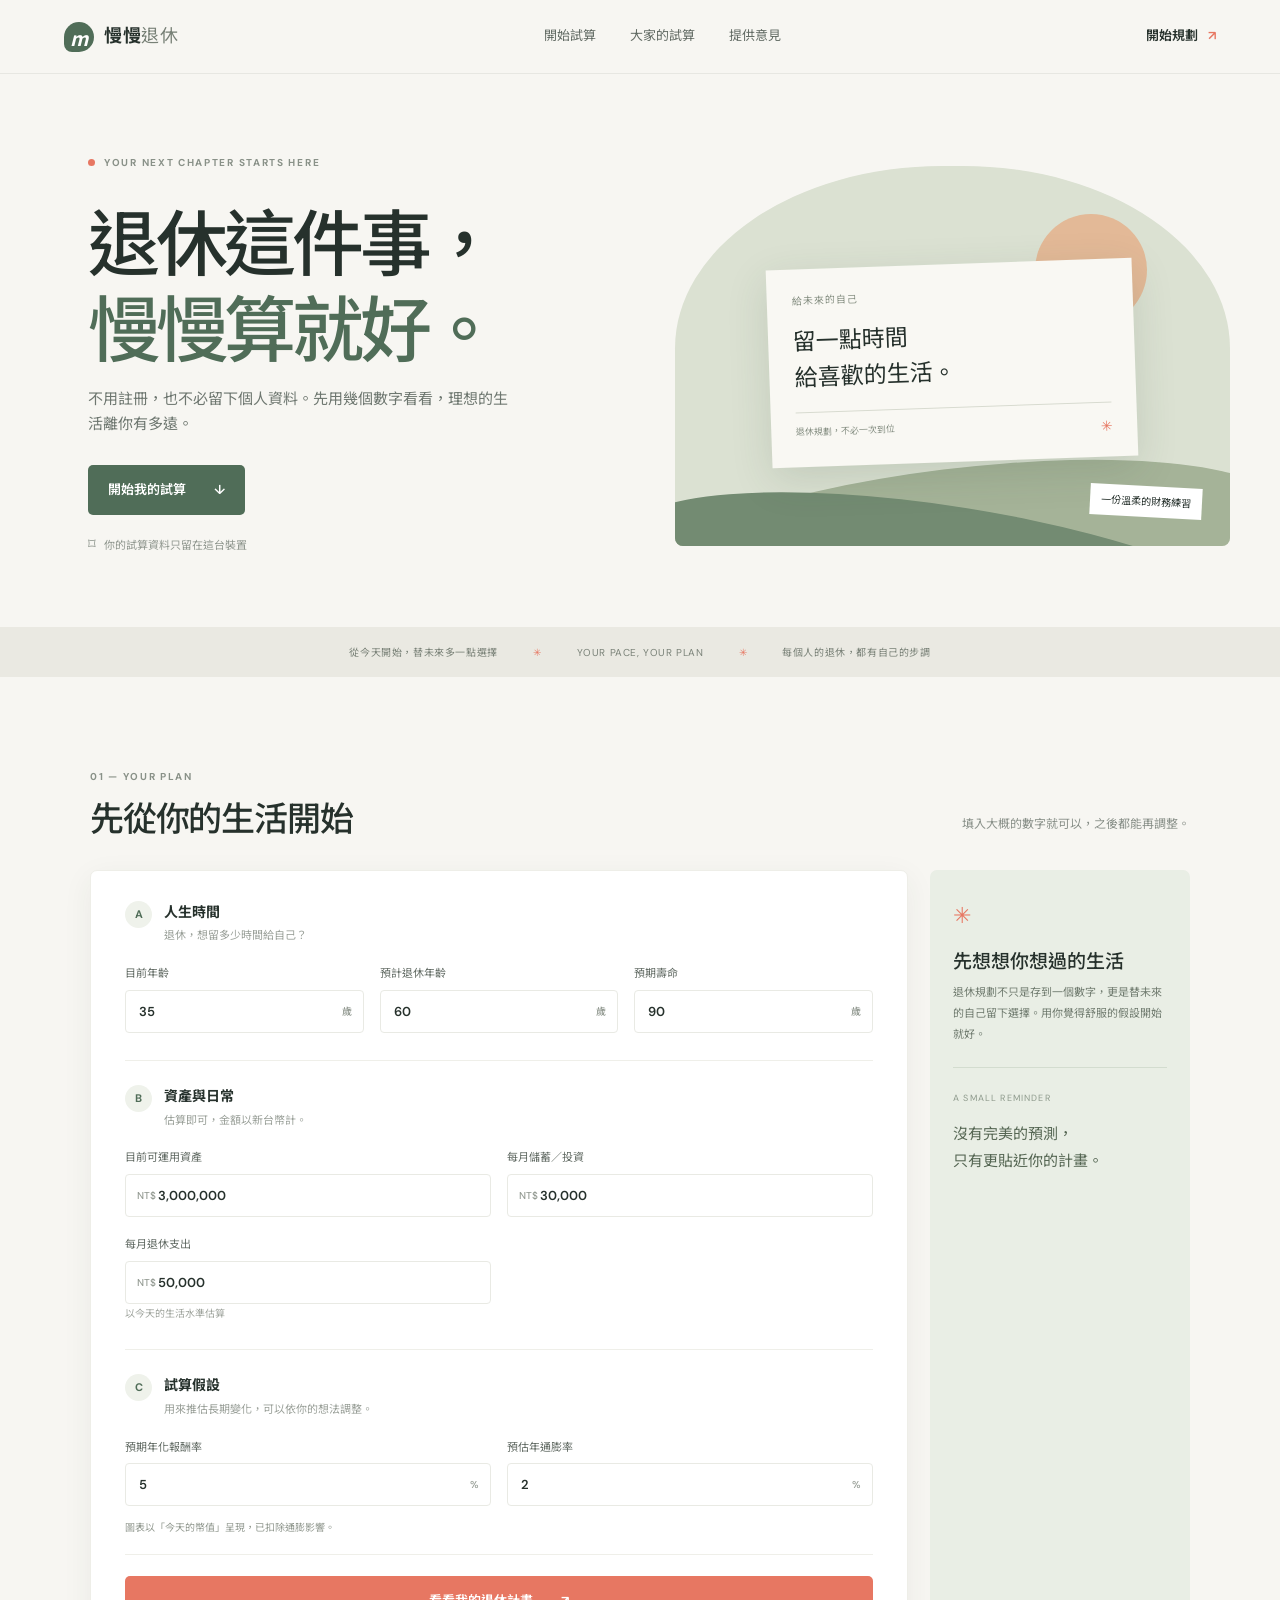
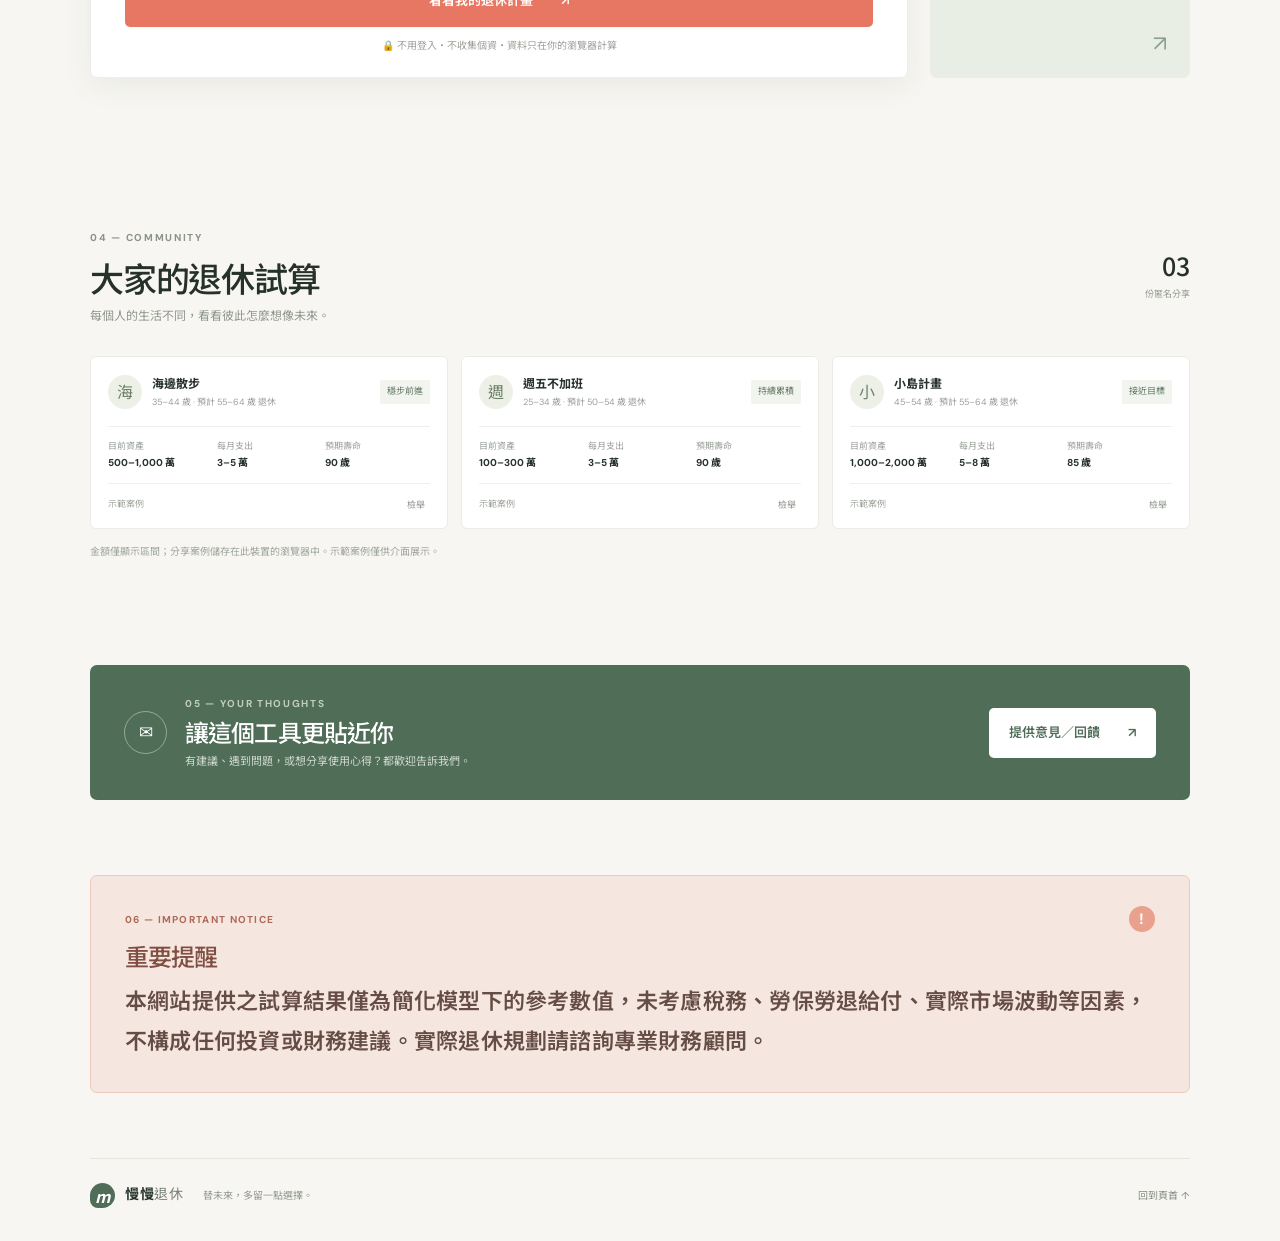
==== index.html @ 472473b1 "Add files via upload" ====
<!doctype html>
<html lang="zh-Hant">
<head>
  <meta charset="utf-8" />
  <meta name="viewport" content="width=device-width, initial-scale=1" />
  <meta name="theme-color" content="#f7f6f2" />
  <meta name="description" content="以今天的幣值試算退休資產走勢，匿名看看大家的退休規劃。" />
  <title>慢慢退休｜FIRE 試算與分享</title>
  <link rel="preconnect" href="https://fonts.googleapis.com">
  <link rel="preconnect" href="https://fonts.gstatic.com" crossorigin>
  <link href="https://fonts.googleapis.com/css2?family=DM+Sans:wght@400;500;600;700&family=Noto+Sans+TC:wght@400;500;600;700;800&display=swap" rel="stylesheet">
  <link rel="stylesheet" href="style.css" />
</head>
<body>
  <header class="topbar"><a class="brand" href="#top"><span class="brand-mark">m</span><span>慢慢<span class="brand-light">退休</span></span></a><nav><a href="#calculator">開始試算</a><a href="#community">大家的試算</a><a href="#feedback">提供意見</a></nav><a class="top-cta" href="#calculator">開始規劃 <span>↗</span></a></header>
  <main id="top">
    <section class="hero"><div class="hero-copy"><div class="eyebrow"><span></span> YOUR NEXT CHAPTER STARTS HERE</div><h1>退休這件事，<br><em>慢慢算就好。</em></h1><p>不用註冊，也不必留下個人資料。先用幾個數字看看，理想的生活離你有多遠。</p><a class="button dark" href="#calculator">開始我的試算 <span>↓</span></a><div class="hero-note"><span class="tiny-lock">⌑</span> 你的試算資料只留在這台裝置</div></div><div class="hero-art"><div class="sun"></div><div class="hill hill-back"></div><div class="hill hill-front"></div><div class="art-card"><div class="art-label">給未來的自己</div><div class="art-big">留一點時間<br>給喜歡的生活。</div><div class="art-line"></div><div class="art-bottom"><span>退休規劃，不必一次到位</span><span>✳</span></div></div><div class="art-tag">一份溫柔的財務練習</div></div></section>
    <section class="ticker"><span>從今天開始，替未來多一點選擇</span><i>✳</i><span>YOUR PACE, YOUR PLAN</span><i>✳</i><span>每個人的退休，都有自己的步調</span></section>
    <section class="calculator section-wrap" id="calculator"><div class="section-heading"><div><div class="eyebrow">01 — YOUR PLAN</div><h2>先從你的生活開始</h2></div><p>填入大概的數字就可以，之後都能再調整。</p></div><div class="calc-layout"><form id="calc-form" class="form-card"><div class="form-group"><div class="group-title"><span class="step">A</span><div><h3>人生時間</h3><p>退休，想留多少時間給自己？</p></div></div><div class="field-grid three"><label>目前年齡<span class="input-wrap"><input name="age" type="number" value="35" min="18" max="99" required><b>歲</b></span></label><label>預計退休年齡<span class="input-wrap"><input name="retireAge" type="number" value="60" min="18" max="100" required><b>歲</b></span></label><label>預期壽命<span class="input-wrap"><input name="lifeAge" type="number" value="90" min="40" max="120" required><b>歲</b></span></label></div></div><div class="form-group"><div class="group-title"><span class="step">B</span><div><h3>資產與日常</h3><p>估算即可，金額以新台幣計。</p></div></div><div class="field-grid two"><label>目前可運用資產<span class="input-wrap"><b>NT$</b><input name="assets" type="text" inputmode="numeric" value="3000000" data-money="true" required></span></label><label>每月儲蓄／投資<span class="input-wrap"><b>NT$</b><input name="saving" type="text" inputmode="numeric" value="30000" data-money="true" required></span></label><label>每月退休支出<span class="input-wrap"><b>NT$</b><input name="spending" type="text" inputmode="numeric" value="50000" data-money="true" required></span><small>以今天的生活水準估算</small></label></div></div><div class="form-group last"><div class="group-title"><span class="step">C</span><div><h3>試算假設</h3><p>用來推估長期變化，可以依你的想法調整。</p></div></div><div class="field-grid two"><label>預期年化報酬率<span class="input-wrap"><input name="returnRate" type="number" value="5" min="-10" max="30" step="0.1" required><b>%</b></span></label><label>預估年通膨率<span class="input-wrap"><input name="inflation" type="number" value="2" min="0" max="20" step="0.1" required><b>%</b></span></label></div><p class="real-return">圖表以「今天的幣值」呈現，已扣除通膨影響。</p></div><button class="button coral submit-button" type="submit">看看我的退休計畫 <span>↗</span></button><p class="privacy-line">🔒 不用登入・不收集個資・資料只在你的瀏覽器計算</p></form><aside class="side-note"><span class="note-icon">✳</span><h3>先想想你想過的生活</h3><p>退休規劃不只是存到一個數字，更是替未來的自己留下選擇。用你覺得舒服的假設開始就好。</p><div class="side-divider"></div><span class="side-caption">A SMALL REMINDER</span><p class="small-quote">沒有完美的預測，<br>只有更貼近你的計畫。</p><span class="side-doodle">↗</span></aside></div></section>
    <section id="results" class="results section-wrap hidden"><div class="section-heading"><div><div class="eyebrow">02 — YOUR OUTLOOK</div><h2>你的退休藍圖</h2></div><button class="text-button" id="edit-button">← 回去調整</button></div><div class="result-banner" id="result-banner"><div class="result-symbol">✳</div><div><span class="result-overline">依照目前的假設</span><h3 id="verdict">正在計算…</h3><p id="verdict-detail"></p></div><div class="result-score"><span>退休時預估資產</span><strong id="retire-total">—</strong></div></div><div class="stat-grid"><article class="stat-card"><span>預計退休時所需資產</span><strong id="fire-number">—</strong><small>以預計退休年齡為起點，到預期壽命的估算</small></article><article class="stat-card"><span>預估退休年齡</span><strong id="retire-age-out">—</strong><small id="retire-years">—</small></article><article class="stat-card"><span>預期壽命時資產</span><strong id="end-total">—</strong><small>以今天幣值估算</small></article></div><article class="chart-card"><div class="chart-head"><div><h3>資產隨時間的變化</h3><p>退休前持續投入，退休後以每月支出提領</p></div><div class="chart-legend"><span></span>預估資產（今日幣值）</div></div><div class="chart-wrap"><svg id="chart" viewBox="0 0 800 280" role="img" aria-label="退休資產走勢圖"></svg></div><div class="chart-axis"><span id="axis-start"></span><span>退休</span><span id="axis-end"></span></div><p class="chart-caption">此為依固定年化報酬率逐年推估的簡化走勢，實際市場報酬不會固定。</p></article><div class="share-prompt"><div><span class="eyebrow">03 — SHARE YOUR PLAN</span><h3>每一種步調，都值得被看見。</h3><p>匿名分享你的試算，看看其他人怎麼規劃。</p></div><button class="button dark" id="open-share">匿名分享我的結果 <span>↗</span></button></div></section>
    <section id="community" class="community section-wrap"><div class="section-heading"><div><div class="eyebrow">04 — COMMUNITY</div><h2>大家的退休試算</h2><p class="heading-sub">每個人的生活不同，看看彼此怎麼想像未來。</p></div><div class="community-count"><strong id="case-count">—</strong><span>份匿名分享</span></div></div><div id="community-list" class="community-list"></div><p class="community-footnote">金額僅顯示區間；分享案例儲存在此裝置的瀏覽器中。示範案例僅供介面展示。</p></section>
    <section id="feedback" class="feedback section-wrap"><div class="feedback-icon">✉</div><div><div class="eyebrow">05 — YOUR THOUGHTS</div><h2>讓這個工具更貼近你</h2><p>有建議、遇到問題，或想分享使用心得？都歡迎告訴我們。</p></div><a id="feedback-link" class="button light" href="#feedback">提供意見／回饋 <span>↗</span></a></section>
    <section class="warning section-wrap"><div class="warning-top"><span>06 — IMPORTANT NOTICE</span><span class="warning-icon">!</span></div><h2>重要提醒</h2><p>本網站提供之試算結果僅為簡化模型下的參考數值，未考慮稅務、勞保勞退給付、實際市場波動等因素，不構成任何投資或財務建議。實際退休規劃請諮詢專業財務顧問。</p></section>
  </main><footer><a class="brand" href="#top"><span class="brand-mark">m</span><span>慢慢<span class="brand-light">退休</span></span></a><span>替未來，多留一點選擇。</span><a href="#top">回到頁首 ↑</a></footer>
  <dialog id="share-dialog"><form method="dialog" id="share-form"><button class="modal-close" aria-label="關閉">×</button><div class="eyebrow">SHARE ANONYMOUSLY</div><h2>分享你的退休想像</h2><p class="modal-intro">不需要真名或聯絡方式。選一個暱稱和金額區間，就能和大家交流。</p><label>暱稱（可用任意代號）<input name="nickname" maxlength="16" value="慢慢規劃中" required></label><div class="field-grid two"><label>年齡區間<select name="ageBand"><option>25–34 歲</option><option selected>35–44 歲</option><option>45–54 歲</option><option>55–64 歲</option><option>65 歲以上</option></select></label><label>預計退休年齡<select name="retireBand"><option>50 歲以下</option><option>50–54 歲</option><option selected>55–64 歲</option><option>65 歲以上</option></select></label><label>目前資產區間<select name="assetBand"><option>未滿 100 萬</option><option>100–300 萬</option><option selected>300–500 萬</option><option>500–1,000 萬</option><option>1,000–2,000 萬</option><option>2,000 萬以上</option></select></label><label>每月支出區間<select name="spendBand"><option>未滿 3 萬</option><option selected>3–5 萬</option><option>5–8 萬</option><option>8–12 萬</option><option>12 萬以上</option></select></label><label>預期壽命<select name="lifeBand"><option>80 歲</option><option selected>85 歲</option><option>90 歲</option><option>95 歲以上</option></select></label></div><label class="share-consent"><input name="consent" type="checkbox" required> 我了解這是匿名公開分享，且可以使用本筆分享旁的刪除代碼移除。</label><div class="trap-field" aria-hidden="true"><label>請留空<input name="website" tabindex="-1" autocomplete="off"></label></div><button class="button coral modal-submit" type="submit">匿名分享試算 <span>↗</span></button><p class="modal-foot">瀏覽器會為這次分享產生一組刪除代碼，請自行保存。</p></form></dialog>
  <dialog id="report-dialog"><form method="dialog" id="report-form"><button class="modal-close" aria-label="關閉">×</button><div class="eyebrow">COMMUNITY CARE</div><h2>檢舉這筆分享</h2><p class="modal-intro">請選擇檢舉原因。這筆內容會在本裝置標記，供示範管理流程。</p><input type="hidden" name="caseId"><label>檢舉原因<select name="reason"><option>不當或冒犯內容</option><option>疑似垃圾訊息</option><option>個人資料或隱私疑慮</option><option>其他</option></select></label><button class="button coral modal-submit" type="submit">送出檢舉</button></form></dialog>
  <div id="toast" class="toast" role="status"></div>
  <script src="config.js"></script><script src="app.js"></script>
</body></html>
---- style.css ----
:root{--paper:#f7f6f2;--white:#fff;--ink:#26312c;--muted:#777f78;--line:#e7e7df;--green:#506d58;--sage:#dfe6d9;--coral:#e77762;--pale:#f0e7dc;--serif:Georgia,'Noto Sans TC',serif;--sans:'DM Sans','Noto Sans TC',sans-serif}*{box-sizing:border-box}html{scroll-behavior:smooth;scroll-padding-top:88px}body{margin:0;background:var(--paper);color:var(--ink);font:15px/1.7 var(--sans);-webkit-font-smoothing:antialiased}a{color:inherit;text-decoration:none}button,input,select{font:inherit}.topbar{height:74px;padding:0 max(calc((100vw - 1180px)/2),5vw);display:flex;align-items:center;justify-content:space-between;border-bottom:1px solid rgba(38,49,44,.08);background:rgba(247,246,242,.94);position:sticky;top:0;z-index:4;backdrop-filter:blur(12px)}.brand{display:flex;gap:10px;align-items:center;font-size:18px;font-weight:700;letter-spacing:.04em}.brand-mark{width:30px;height:30px;border-radius:50% 50% 50% 8px;background:var(--green);color:white;display:grid;place-items:center;font-family:var(--serif);font-style:italic;font-size:19px}.brand-light{font-weight:400;color:#788177}.topbar nav{display:flex;gap:34px;font-size:13px;color:#626b64}.topbar nav a:hover,footer a:hover{color:var(--coral)}.top-cta{font-size:13px;font-weight:600}.top-cta span{color:var(--coral);padding-left:7px}.hero{max-width:1180px;margin:auto;min-height:550px;padding:80px 0 70px;display:grid;grid-template-columns:1fr 1fr;align-items:center;gap:70px}.hero-copy{padding-left:38px}.eyebrow{font-size:10px;font-weight:700;letter-spacing:.17em;color:#899188;display:flex;align-items:center;gap:9px}.hero-copy .eyebrow span{width:7px;height:7px;border-radius:50%;background:var(--coral)}h1{font-family:var(--serif);font-size:clamp(48px,6vw,72px);font-weight:500;letter-spacing:-.055em;line-height:1.2;margin:25px 0 18px}h1 em{font-style:normal;color:var(--green)}.hero-copy>p{color:#6e7770;max-width:420px;margin:0 0 27px;font-size:15px}.button{border:0;border-radius:5px;padding:14px 20px;display:inline-flex;align-items:center;justify-content:center;gap:28px;font-size:13px;font-weight:600;cursor:pointer;transition:transform .2s,background .2s}.button:hover{transform:translateY(-2px)}.button.dark{background:var(--green);color:white}.button.dark:hover{background:#405c48}.button.coral{background:var(--coral);color:white}.button.coral:hover{background:#d96753}.button.light{background:white;color:var(--green)}.hero-note{color:#90978f;font-size:11px;margin-top:17px}.tiny-lock{font-size:15px;margin-right:5px}.hero-art{height:380px;position:relative;overflow:hidden;background:#dbe1d2;border-radius:48% 48% 8px 8px;display:grid;place-items:center}.sun{width:112px;height:112px;border-radius:50%;background:#e3b997;position:absolute;top:48px;right:83px}.hill{position:absolute;width:120%;height:160px;bottom:-58px;border-radius:50% 50% 0 0}.hill-back{background:#a5b398;transform:rotate(-7deg);bottom:-83px}.hill-front{background:#738b72;transform:rotate(9deg);bottom:-121px;left:-10%}.art-card{position:relative;margin-top:14px;background:#f9f8f3;width:66%;padding:23px 25px 18px;box-shadow:0 12px 40px #334e3725;transform:rotate(-2deg)}.art-label{font-size:10px;letter-spacing:.1em;color:#879083}.art-big{font-family:var(--serif);font-size:23px;line-height:1.55;margin:13px 0 19px}.art-line{height:1px;background:#d8dbd0}.art-bottom{display:flex;justify-content:space-between;color:#889185;font-size:9px;margin-top:12px}.art-bottom span+span{color:var(--coral);font-size:14px}.art-tag{position:absolute;bottom:29px;right:28px;background:#fff;padding:7px 11px;font-size:10px;transform:rotate(3deg)}.ticker{height:50px;background:#eae9e2;display:flex;align-items:center;justify-content:center;gap:35px;color:#7a8278;font-size:10px;letter-spacing:.06em}.ticker i{color:var(--coral);font-style:normal}.section-wrap{max-width:1100px;margin:0 auto;padding:91px 0}.section-heading{display:flex;align-items:end;justify-content:space-between;margin-bottom:30px}.section-heading h2,.feedback h2,.warning h2{font-family:var(--serif);font-size:34px;line-height:1.3;font-weight:500;letter-spacing:-.035em;margin:10px 0 0}.section-heading>p{color:#8a918a;font-size:12px;margin:0 0 5px}.calc-layout{display:grid;grid-template-columns:1fr 260px;gap:22px;align-items:stretch}.form-card{background:white;border:1px solid #eeeee8;padding:30px 34px 23px;border-radius:7px;box-shadow:0 8px 30px #343c3210}.form-group{padding:0 0 27px;margin-bottom:24px;border-bottom:1px solid #efefe9}.form-group.last{margin-bottom:20px;padding-bottom:18px}.group-title{display:flex;align-items:start;gap:12px;margin-bottom:19px}.step{width:27px;height:27px;border-radius:50%;background:#eff2eb;color:var(--green);display:grid;place-items:center;font-size:11px;font-weight:700}.group-title h3{margin:0;font-size:14px;font-weight:700}.group-title p{margin:2px 0 0;color:#9aa099;font-size:11px}.field-grid{display:grid;gap:18px 16px}.field-grid.three{grid-template-columns:repeat(3,minmax(0,1fr))}.field-grid.two{grid-template-columns:repeat(2,minmax(0,1fr))}.field-grid label,.modal-submit~p{font-size:11px;color:#626b64}.input-wrap{display:flex;align-items:center;margin-top:7px;padding:0 11px;height:43px;border:1px solid #e9eae4;border-radius:4px;color:#949b93}.input-wrap:focus-within{border-color:#9cae99;box-shadow:0 0 0 3px #dfe6d955}.input-wrap input{min-width:0;width:100%;height:100%;background:transparent;border:0;outline:0;color:var(--ink);font-size:13px;font-weight:600}.input-wrap b{font-size:10px;font-weight:500;white-space:nowrap}.field-grid label small{font-size:10px;color:#a0a59e}.real-return{font-size:10px;color:#929990;margin:13px 0 0}.submit-button{width:100%;margin-top:1px}.privacy-line{text-align:center;margin:10px 0 0;font-size:10px;color:#9ba199}.side-note{position:relative;overflow:hidden;background:#e9eee5;border-radius:7px;padding:27px 23px}.note-icon{display:block;color:var(--coral);font-size:22px}.side-note h3{font-family:var(--serif);font-size:19px;font-weight:500;line-height:1.5;margin:12px 0 8px}.side-note>p{font-size:11px;line-height:1.9;color:#727d71;margin:0}.side-divider{height:1px;background:#d3dccf;margin:22px 0 16px}.side-caption{font-size:9px;letter-spacing:.13em;color:#8e9a8c}.side-note .small-quote{font-family:var(--serif);font-size:15px;line-height:1.8;color:#556653;margin-top:9px}.side-doodle{position:absolute;right:23px;bottom:15px;color:#8ca08a;font-size:22px}.results{padding-top:20px}.hidden{display:none!important}.text-button{background:transparent;border:0;color:#738175;font-size:12px;cursor:pointer}.result-banner{background:#e6ece2;border-radius:7px;padding:24px 28px;display:flex;align-items:center;gap:18px;margin-bottom:15px}.result-banner.caution{background:#f3e9e3}.result-symbol{width:44px;height:44px;border-radius:50%;display:grid;place-items:center;background:white;color:var(--green);font-size:20px;flex:0 0 auto}.caution .result-symbol{color:#d77660}.result-overline{font-size:10px;color:#7e8a7b}.result-banner h3{margin:3px 0;font-size:19px}.result-banner p{margin:0;color:#738074;font-size:11px}.result-score{margin-left:auto;text-align:right}.result-score span,.stat-card>span{display:block;color:#758074;font-size:10px}.result-score strong{font-size:18px;white-space:nowrap}.stat-grid{display:grid;grid-template-columns:repeat(3,1fr);gap:14px;margin-bottom:15px}.stat-card,.chart-card{background:white;border:1px solid #eeeeea;border-radius:7px;padding:21px}.stat-card strong{display:block;font-size:21px;letter-spacing:-.03em;margin:7px 0 2px}.stat-card small{font-size:10px;color:#9a9f98}.chart-card{padding:22px 25px}.chart-head{display:flex;justify-content:space-between;align-items:center}.chart-head h3{font-size:13px;margin:0}.chart-head p{font-size:10px;color:#999f98;margin:3px 0}.chart-legend{font-size:10px;color:#808980}.chart-legend span{display:inline-block;background:#82967f;width:7px;height:7px;border-radius:50%;margin-right:5px}.chart-wrap{margin-top:17px}.chart-wrap svg{width:100%;height:auto;max-height:280px;overflow:visible}.grid-line{stroke:#eaede8;stroke-width:1}.grid-label{font:10px var(--sans);fill:#a0a69e}.area{fill:url(#chartFill)}.trend{fill:none;stroke:#668268;stroke-width:3;stroke-linecap:round;stroke-linejoin:round}.retire-line{stroke:#dd907b;stroke-width:1.5;stroke-dasharray:4 5}.retire-label{font:10px var(--sans);fill:#c87964}.chart-dot{fill:#fff;stroke:#668268;stroke-width:3}.chart-axis{display:flex;justify-content:space-between;margin:0 4px 0 9%;font-size:9px;color:#9ca29a}.chart-caption{font-size:9px;color:#a1a69e;margin:11px 0 0}.share-prompt{margin-top:17px;background:#dfe6d9;border-radius:7px;padding:25px 29px;display:flex;justify-content:space-between;align-items:center}.share-prompt h3{font-family:var(--serif);font-size:22px;font-weight:500;margin:7px 0 2px}.share-prompt p{font-size:11px;color:#798277;margin:0}.community{padding-top:60px}.community .section-heading{align-items:center}.heading-sub{font-size:12px;color:#90978f;margin:6px 0 0}.community-count{text-align:right}.community-count strong{font-family:var(--serif);font-size:25px;font-weight:500;display:block;line-height:1.2}.community-count span{font-size:9px;color:#929990}.community-list{display:grid;grid-template-columns:repeat(3,1fr);gap:13px}.community-card{background:white;border:1px solid #ecece6;border-radius:6px;padding:17px 17px 11px;min-width:0}.community-card-top{display:flex;align-items:center;gap:10px}.avatar{width:34px;height:34px;flex:0 0 auto;border-radius:50%;background:#ecf0e7;color:#6d8069;display:grid;place-items:center;font-family:var(--serif);font-size:16px}.person{min-width:0}.person strong{display:block;font-size:12px}.person span{display:block;font-size:9px;color:#999f98;white-space:nowrap}.case-result{margin-left:auto;padding:4px 7px;background:#f1f4ef;border-radius:2px;color:#677b65;font-size:9px;white-space:nowrap}.reported .case-result{background:#f6ece7;color:#bc7764}.case-stats{display:grid;grid-template-columns:1fr 1fr 1fr;gap:4px;margin-top:16px;padding:12px 0;border-top:1px solid #f0f0eb;border-bottom:1px solid #f0f0eb}.case-stats span{display:block;color:#9ca29b;font-size:9px}.case-stats strong{display:block;font-size:10px;white-space:nowrap}.case-actions{display:flex;justify-content:space-between;align-items:center;margin-top:7px;min-height:22px}.case-actions button{background:none;border:0;padding:4px 5px;color:#929990;font-size:9px;cursor:pointer}.case-actions button:hover{color:var(--coral)}.demo-label,.own-label{font-size:9px;color:#a0a69e}.own-label{color:var(--green)}.community-footnote{font-size:10px;color:#a0a59e;margin:14px 0}.feedback{padding:30px 34px;background:var(--green);border-radius:7px;color:white;display:flex;align-items:center;gap:18px;margin-bottom:75px}.feedback-icon{width:43px;height:43px;border:1px solid #ffffff66;border-radius:50%;display:grid;place-items:center;font-size:17px}.feedback .eyebrow{color:#c0cfbe}.feedback h2{font-size:24px;margin:4px 0}.feedback p{font-size:11px;color:#d0d9cd;margin:0}.feedback .button{margin-left:auto;white-space:nowrap}.warning{background:#f5e6df;border:1px solid #edc9ba;border-radius:7px;padding:30px 34px;margin-bottom:65px}.warning-top{display:flex;justify-content:space-between;align-items:center;color:#ae6956;font-size:10px;letter-spacing:.13em;font-weight:700}.warning-icon{width:26px;height:26px;border-radius:50%;background:#e9a18d;color:white;display:grid;place-items:center;font-size:15px}.warning h2{font-size:24px;color:#804e42;margin:8px 0 11px}.warning p{font-size:22px;font-weight:600;line-height:1.8;letter-spacing:.01em;color:#654d45;margin:0}footer{max-width:1100px;margin:auto;border-top:1px solid #e6e6df;padding:24px 0 33px;display:flex;align-items:center;gap:20px}footer .brand{font-size:14px}footer .brand-mark{width:25px;height:25px;font-size:16px}footer>span{font-size:10px;color:#939a92}footer>a:last-child{margin-left:auto;font-size:10px;color:#838b82}dialog{border:0;border-radius:8px;padding:0;width:min(540px,calc(100vw - 28px));max-height:92vh;box-shadow:0 25px 90px #26312c44;color:var(--ink)}dialog::backdrop{background:#18221db0;backdrop-filter:blur(3px)}dialog form{padding:31px 32px 25px;position:relative}dialog h2{font-family:var(--serif);font-weight:500;font-size:28px;margin:8px 0 4px}dialog .modal-intro{color:#858d84;font-size:11px;margin:0 0 20px}dialog label{font-size:11px;color:#657066;display:block;margin-bottom:13px}dialog input:not([type=checkbox]),dialog select{display:block;width:100%;margin-top:6px;border:1px solid #e5e8e0;border-radius:4px;background:white;padding:11px;font-size:12px;color:var(--ink);outline:none}dialog input:focus,dialog select:focus{border-color:#95a88f}.modal-close{position:absolute;top:14px;right:17px;border:0;background:none;color:#92998f;font-size:25px;cursor:pointer}.share-consent{display:flex;align-items:start;gap:8px;margin-top:5px!important}.share-consent input{margin:3px 0 0;accent-color:var(--green)}.modal-submit{width:100%;margin-top:6px}.modal-foot{font-size:9px;color:#9ca29a;text-align:center;margin:9px 0 0}.trap-field{position:absolute;left:-10000px}.toast{position:fixed;z-index:10;bottom:20px;left:50%;transform:translate(-50%,15px);opacity:0;pointer-events:none;background:#27352d;color:white;padding:11px 17px;border-radius:5px;max-width:calc(100vw - 30px);font-size:11px;box-shadow:0 5px 20px #18221d35;transition:all .2s}.toast.show{opacity:1;transform:translate(-50%,0)}
@media(max-width:1200px){.hero,.section-wrap,footer{margin-left:5vw;margin-right:5vw}.hero{gap:35px}.hero-copy{padding-left:12px}}
@media(max-width:760px){.topbar{height:62px;padding:0 5vw}.topbar nav{display:none}.brand{font-size:16px}.top-cta{font-size:11px}.hero{min-height:auto;margin:0;padding:51px 6vw 44px;grid-template-columns:1fr;gap:34px}.hero-copy{padding:0}.hero-copy .eyebrow{font-size:9px}h1{font-size:53px;margin:17px 0 12px}.hero-copy>p{font-size:13px;max-width:340px}.hero-art{height:275px;width:100%;border-radius:43% 43% 6px 6px}.sun{width:83px;height:83px;top:35px;right:54px}.art-card{width:67%;padding:16px 17px 13px}.art-big{font-size:18px;margin:8px 0 13px}.art-tag{right:15px;bottom:18px;font-size:8px}.ticker{height:40px;gap:15px;font-size:8px;white-space:nowrap;overflow:hidden}.ticker span:nth-of-type(3){display:none}.section-wrap{margin:0 5vw;padding:61px 0}.section-heading{align-items:start;gap:12px;margin-bottom:22px}.section-heading h2,.feedback h2{font-size:28px}.section-heading>p{font-size:10px;max-width:128px;text-align:right}.calc-layout{grid-template-columns:1fr;gap:13px}.form-card{padding:23px 19px 18px}.field-grid.three{grid-template-columns:1fr 1fr;gap:13px}.field-grid.two{gap:13px 10px}.field-grid label{font-size:10px}.input-wrap{height:41px;padding:0 8px}.input-wrap input{font-size:12px}.group-title{margin-bottom:15px}.form-group{padding-bottom:21px;margin-bottom:18px}.group-title h3{font-size:13px}.group-title p{font-size:10px}.side-note{padding:20px 22px}.side-note>p{max-width:430px}.side-divider{margin:14px 0 12px}.side-doodle{bottom:13px}.results{padding-top:0}.result-banner{padding:18px 16px;gap:11px;flex-wrap:wrap}.result-symbol{width:37px;height:37px;font-size:17px}.result-banner h3{font-size:15px}.result-banner p{font-size:10px;max-width:230px}.result-score{margin-left:auto}.result-score span{font-size:8px}.result-score strong{font-size:13px}.stat-grid{gap:7px}.stat-card{padding:13px 10px}.stat-card>span{font-size:9px}.stat-card strong{font-size:14px}.stat-card small{font-size:8px}.chart-card{padding:17px 13px}.chart-head h3{font-size:12px}.chart-head p{font-size:9px}.chart-legend{font-size:8px}.chart-wrap svg{min-height:150px}.grid-label{font-size:9px}.share-prompt{padding:19px 16px;gap:12px;align-items:start;flex-direction:column}.share-prompt h3{font-size:19px}.share-prompt p{font-size:10px}.share-prompt .button{width:100%;justify-content:space-between}.community{padding-top:42px}.community .section-heading{align-items:center}.heading-sub{font-size:10px;max-width:240px}.community-list{grid-template-columns:1fr;gap:9px}.community-card{padding:14px 14px 9px}.case-stats{margin-top:11px;padding:9px 0}.case-stats strong{font-size:11px}.community-count strong{font-size:21px}.feedback{margin-bottom:48px;padding:22px 18px;flex-wrap:wrap;gap:12px}.feedback-icon{width:36px;height:36px}.feedback>div:nth-child(2){flex:1}.feedback h2{font-size:20px}.feedback p{font-size:10px}.feedback .button{width:100%;margin:3px 0 0;justify-content:space-between}.warning{padding:22px 19px;margin-bottom:45px}.warning h2{font-size:20px}.warning p{font-size:20px;line-height:1.75}footer{margin:0 5vw;padding:19px 0 25px;gap:9px}footer .brand{font-size:12px;gap:6px}footer .brand-mark{width:21px;height:21px}footer>span{font-size:8px}footer>a:last-child{font-size:9px}dialog form{padding:26px 21px 20px}dialog h2{font-size:24px}.modal-intro{font-size:10px!important}}
@media(max-width:380px){h1{font-size:46px}.field-grid.three{grid-template-columns:1fr 1fr}.field-grid.two{grid-template-columns:1fr}.warning p{font-size:19px}.case-result{font-size:8px}.person span{font-size:8px}}
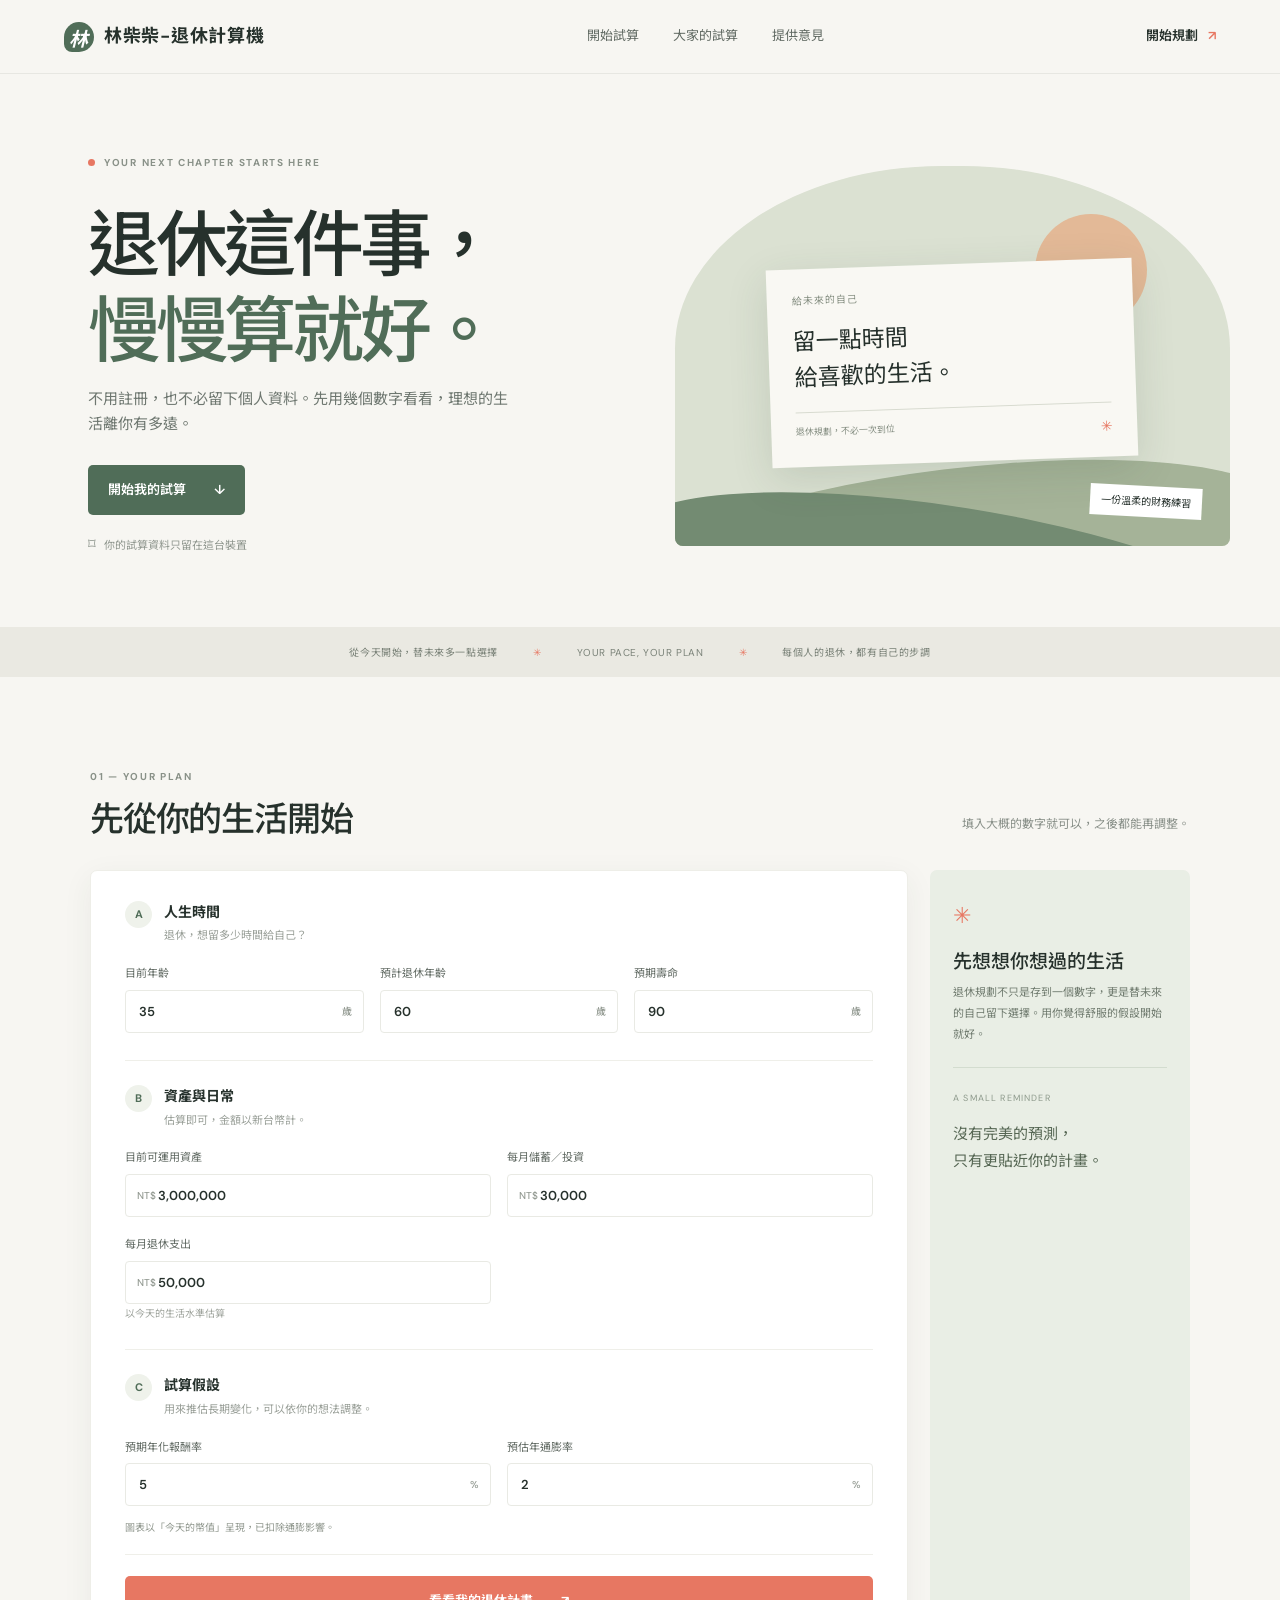
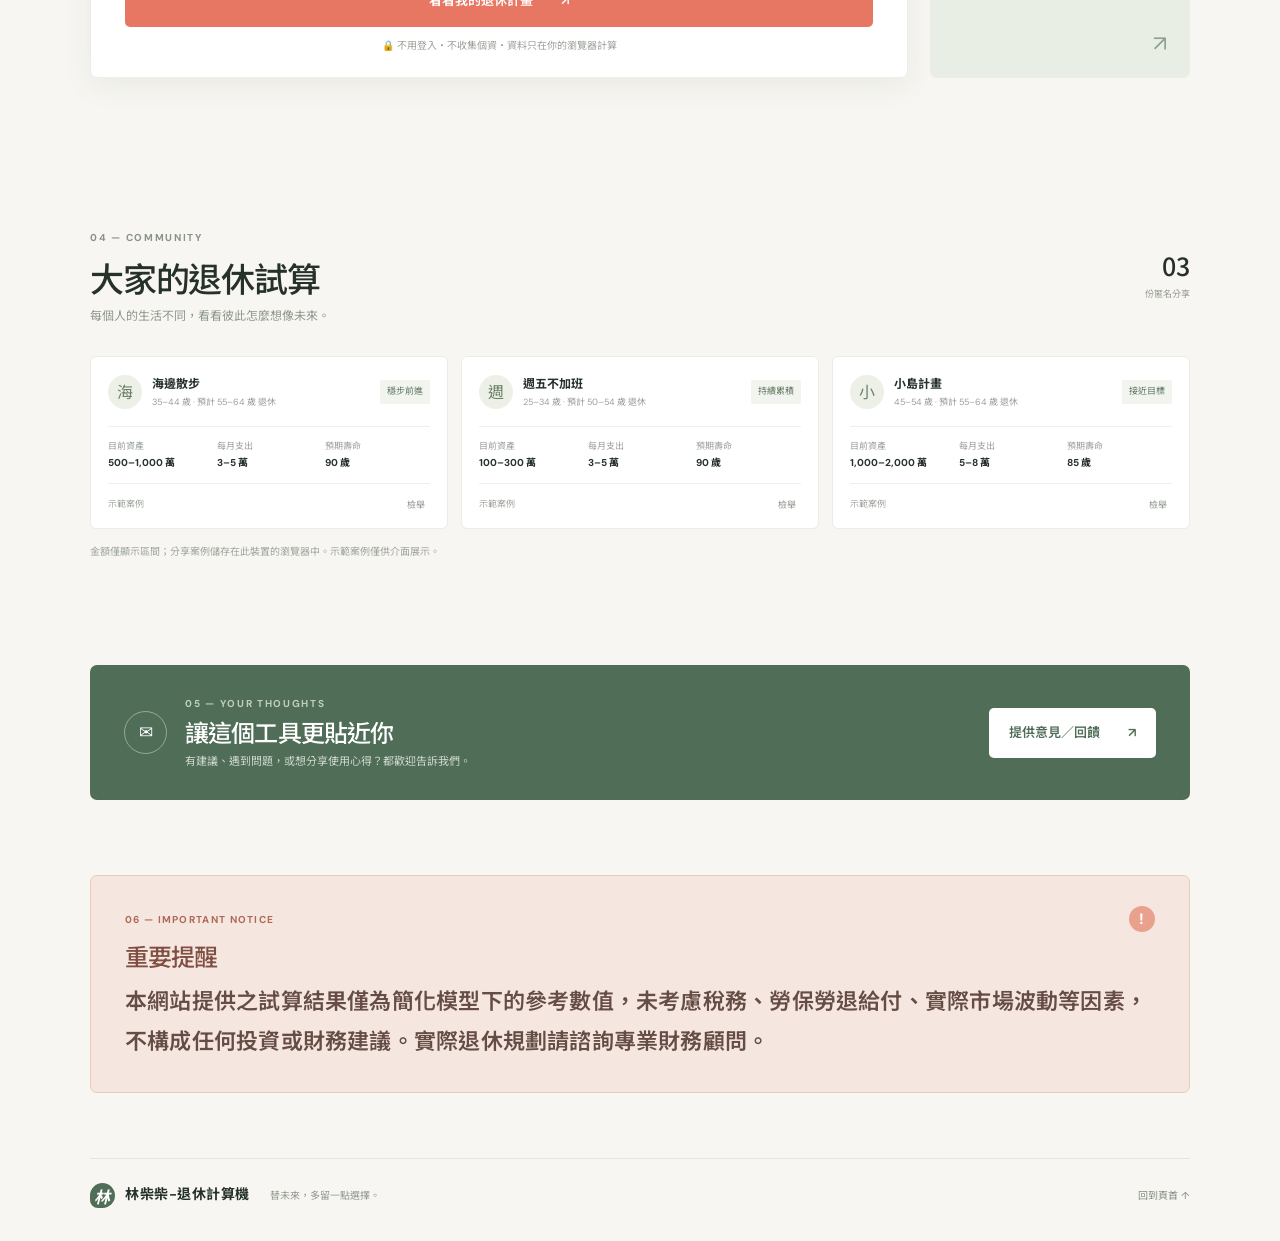
==== commit e51c3469: "Add files via upload" ====
--- a/index.html
+++ b/index.html
@@ -5,14 +5,14 @@
   <meta name="viewport" content="width=device-width, initial-scale=1" />
   <meta name="theme-color" content="#f7f6f2" />
   <meta name="description" content="以今天的幣值試算退休資產走勢，匿名看看大家的退休規劃。" />
-  <title>慢慢退休｜FIRE 試算與分享</title>
+  <title>林柴柴-退休計算機</title>
   <link rel="preconnect" href="https://fonts.googleapis.com">
   <link rel="preconnect" href="https://fonts.gstatic.com" crossorigin>
   <link href="https://fonts.googleapis.com/css2?family=DM+Sans:wght@400;500;600;700&family=Noto+Sans+TC:wght@400;500;600;700;800&display=swap" rel="stylesheet">
   <link rel="stylesheet" href="style.css" />
 </head>
 <body>
-  <header class="topbar"><a class="brand" href="#top"><span class="brand-mark">m</span><span>慢慢<span class="brand-light">退休</span></span></a><nav><a href="#calculator">開始試算</a><a href="#community">大家的試算</a><a href="#feedback">提供意見</a></nav><a class="top-cta" href="#calculator">開始規劃 <span>↗</span></a></header>
+  <header class="topbar"><a class="brand" href="#top"><span class="brand-mark">林</span><span>林柴柴-退休計算機</span></a><nav><a href="#calculator">開始試算</a><a href="#community">大家的試算</a><a href="#feedback">提供意見</a></nav><a class="top-cta" href="#calculator">開始規劃 <span>↗</span></a></header>
   <main id="top">
     <section class="hero"><div class="hero-copy"><div class="eyebrow"><span></span> YOUR NEXT CHAPTER STARTS HERE</div><h1>退休這件事，<br><em>慢慢算就好。</em></h1><p>不用註冊，也不必留下個人資料。先用幾個數字看看，理想的生活離你有多遠。</p><a class="button dark" href="#calculator">開始我的試算 <span>↓</span></a><div class="hero-note"><span class="tiny-lock">⌑</span> 你的試算資料只留在這台裝置</div></div><div class="hero-art"><div class="sun"></div><div class="hill hill-back"></div><div class="hill hill-front"></div><div class="art-card"><div class="art-label">給未來的自己</div><div class="art-big">留一點時間<br>給喜歡的生活。</div><div class="art-line"></div><div class="art-bottom"><span>退休規劃，不必一次到位</span><span>✳</span></div></div><div class="art-tag">一份溫柔的財務練習</div></div></section>
     <section class="ticker"><span>從今天開始，替未來多一點選擇</span><i>✳</i><span>YOUR PACE, YOUR PLAN</span><i>✳</i><span>每個人的退休，都有自己的步調</span></section>
@@ -21,7 +21,7 @@
     <section id="community" class="community section-wrap"><div class="section-heading"><div><div class="eyebrow">04 — COMMUNITY</div><h2>大家的退休試算</h2><p class="heading-sub">每個人的生活不同，看看彼此怎麼想像未來。</p></div><div class="community-count"><strong id="case-count">—</strong><span>份匿名分享</span></div></div><div id="community-list" class="community-list"></div><p class="community-footnote">金額僅顯示區間；分享案例儲存在此裝置的瀏覽器中。示範案例僅供介面展示。</p></section>
     <section id="feedback" class="feedback section-wrap"><div class="feedback-icon">✉</div><div><div class="eyebrow">05 — YOUR THOUGHTS</div><h2>讓這個工具更貼近你</h2><p>有建議、遇到問題，或想分享使用心得？都歡迎告訴我們。</p></div><a id="feedback-link" class="button light" href="#feedback">提供意見／回饋 <span>↗</span></a></section>
     <section class="warning section-wrap"><div class="warning-top"><span>06 — IMPORTANT NOTICE</span><span class="warning-icon">!</span></div><h2>重要提醒</h2><p>本網站提供之試算結果僅為簡化模型下的參考數值，未考慮稅務、勞保勞退給付、實際市場波動等因素，不構成任何投資或財務建議。實際退休規劃請諮詢專業財務顧問。</p></section>
-  </main><footer><a class="brand" href="#top"><span class="brand-mark">m</span><span>慢慢<span class="brand-light">退休</span></span></a><span>替未來，多留一點選擇。</span><a href="#top">回到頁首 ↑</a></footer>
+  </main><footer><a class="brand" href="#top"><span class="brand-mark">林</span><span>林柴柴-退休計算機</span></a><span>替未來，多留一點選擇。</span><a href="#top">回到頁首 ↑</a></footer>
   <dialog id="share-dialog"><form method="dialog" id="share-form"><button class="modal-close" aria-label="關閉">×</button><div class="eyebrow">SHARE ANONYMOUSLY</div><h2>分享你的退休想像</h2><p class="modal-intro">不需要真名或聯絡方式。選一個暱稱和金額區間，就能和大家交流。</p><label>暱稱（可用任意代號）<input name="nickname" maxlength="16" value="慢慢規劃中" required></label><div class="field-grid two"><label>年齡區間<select name="ageBand"><option>25–34 歲</option><option selected>35–44 歲</option><option>45–54 歲</option><option>55–64 歲</option><option>65 歲以上</option></select></label><label>預計退休年齡<select name="retireBand"><option>50 歲以下</option><option>50–54 歲</option><option selected>55–64 歲</option><option>65 歲以上</option></select></label><label>目前資產區間<select name="assetBand"><option>未滿 100 萬</option><option>100–300 萬</option><option selected>300–500 萬</option><option>500–1,000 萬</option><option>1,000–2,000 萬</option><option>2,000 萬以上</option></select></label><label>每月支出區間<select name="spendBand"><option>未滿 3 萬</option><option selected>3–5 萬</option><option>5–8 萬</option><option>8–12 萬</option><option>12 萬以上</option></select></label><label>預期壽命<select name="lifeBand"><option>80 歲</option><option selected>85 歲</option><option>90 歲</option><option>95 歲以上</option></select></label></div><label class="share-consent"><input name="consent" type="checkbox" required> 我了解這是匿名公開分享，且可以使用本筆分享旁的刪除代碼移除。</label><div class="trap-field" aria-hidden="true"><label>請留空<input name="website" tabindex="-1" autocomplete="off"></label></div><button class="button coral modal-submit" type="submit">匿名分享試算 <span>↗</span></button><p class="modal-foot">瀏覽器會為這次分享產生一組刪除代碼，請自行保存。</p></form></dialog>
   <dialog id="report-dialog"><form method="dialog" id="report-form"><button class="modal-close" aria-label="關閉">×</button><div class="eyebrow">COMMUNITY CARE</div><h2>檢舉這筆分享</h2><p class="modal-intro">請選擇檢舉原因。這筆內容會在本裝置標記，供示範管理流程。</p><input type="hidden" name="caseId"><label>檢舉原因<select name="reason"><option>不當或冒犯內容</option><option>疑似垃圾訊息</option><option>個人資料或隱私疑慮</option><option>其他</option></select></label><button class="button coral modal-submit" type="submit">送出檢舉</button></form></dialog>
   <div id="toast" class="toast" role="status"></div>
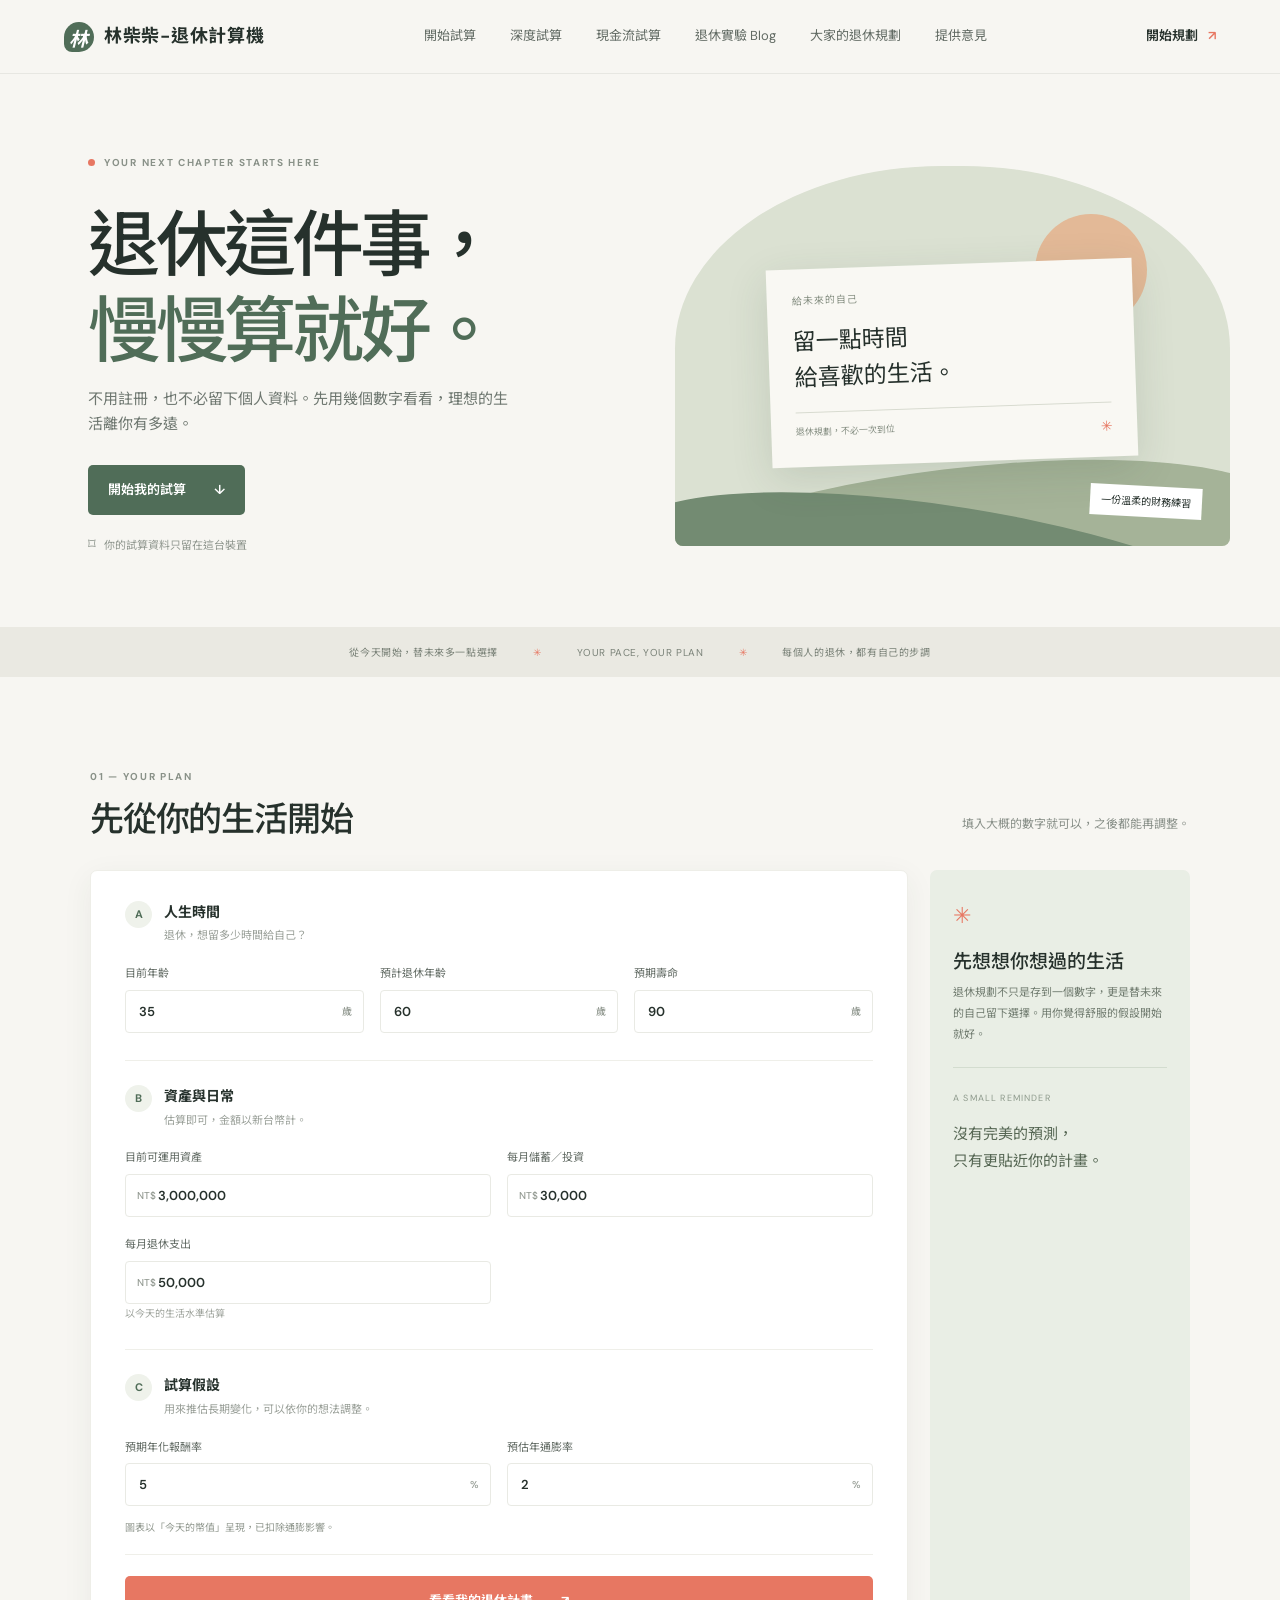
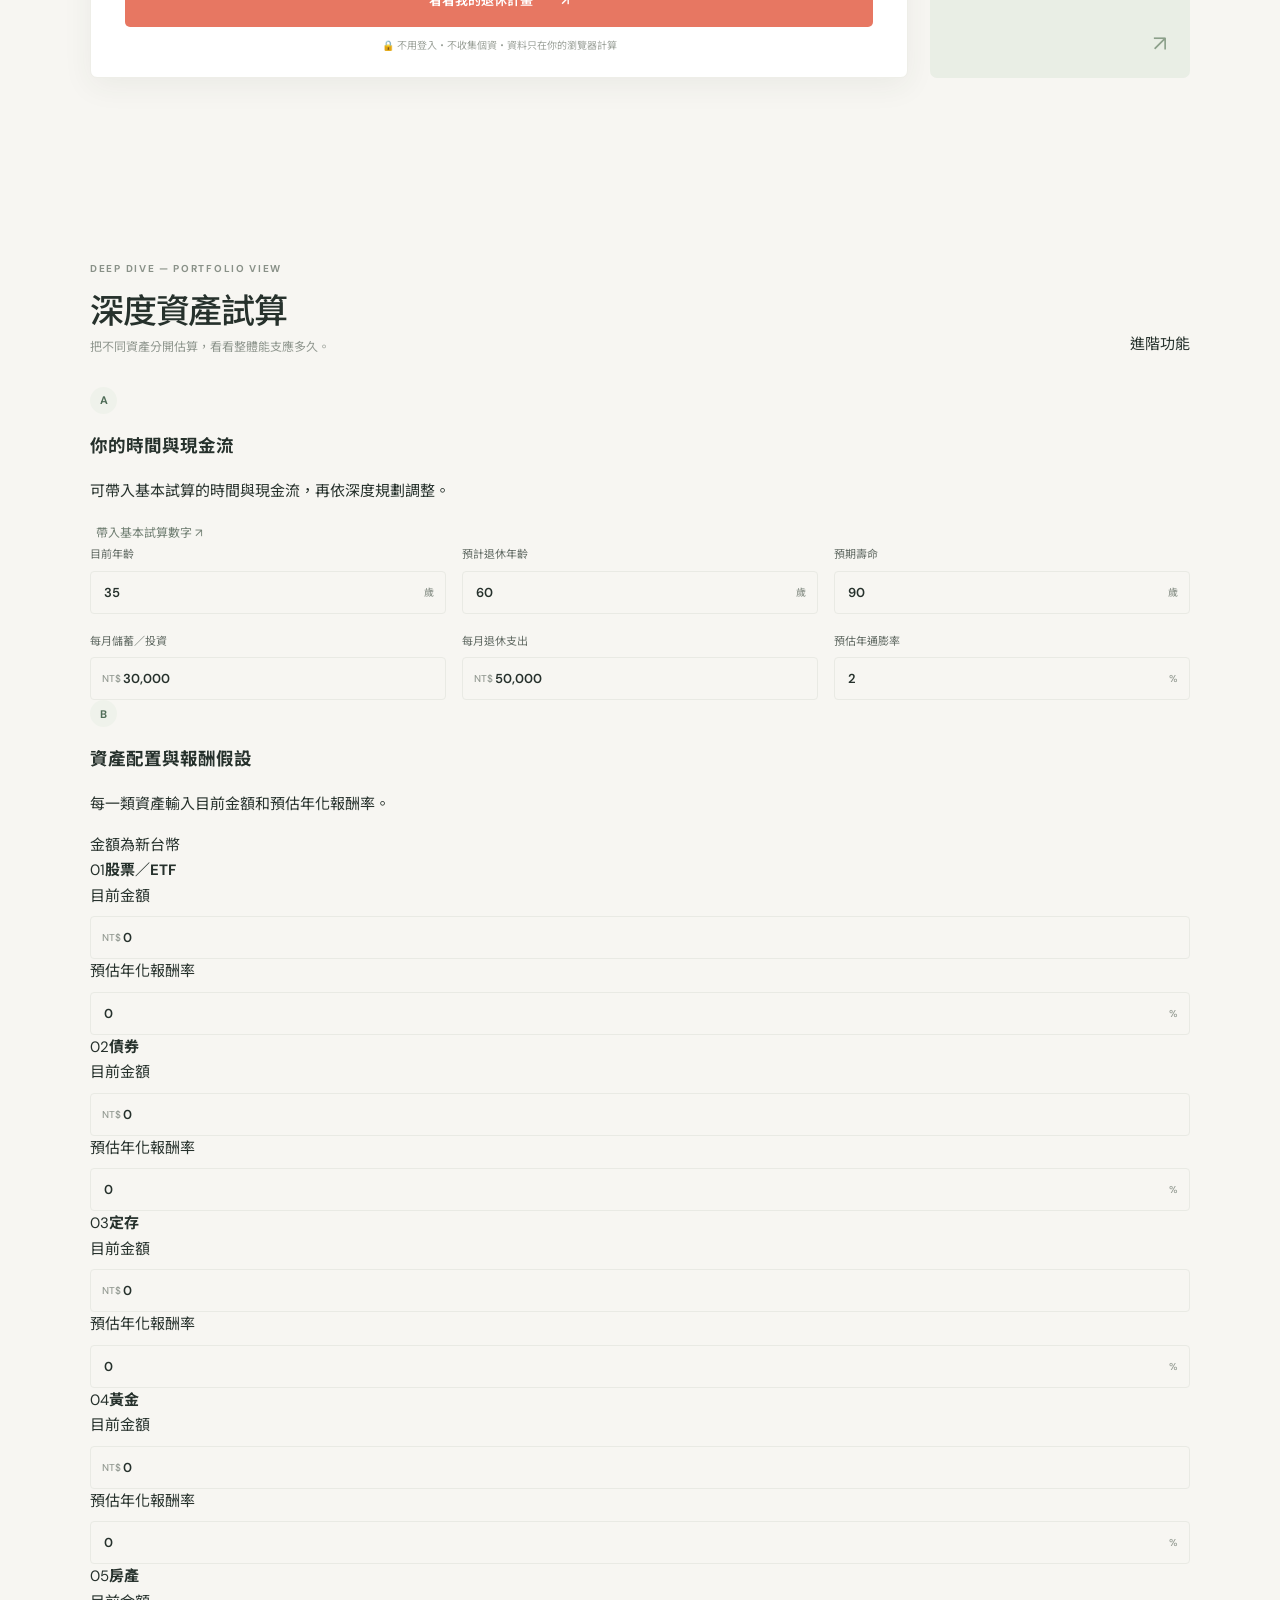
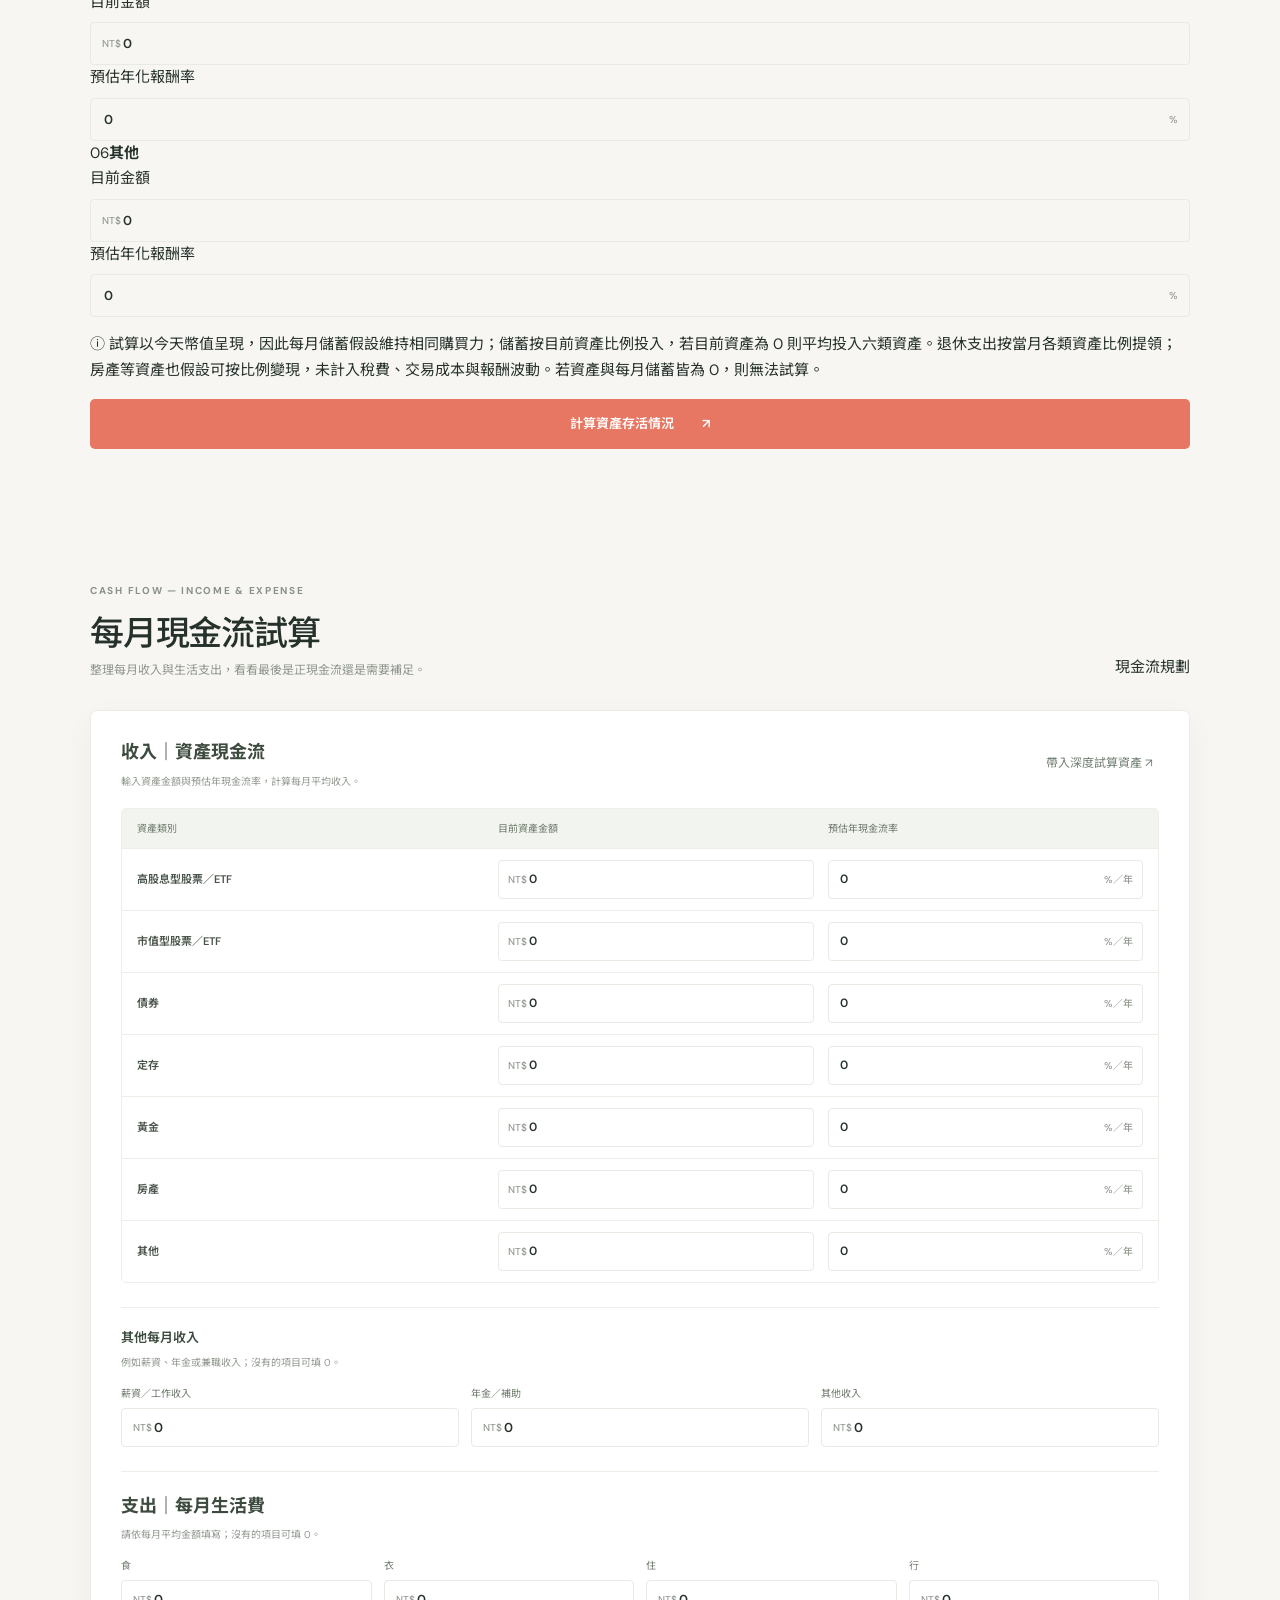
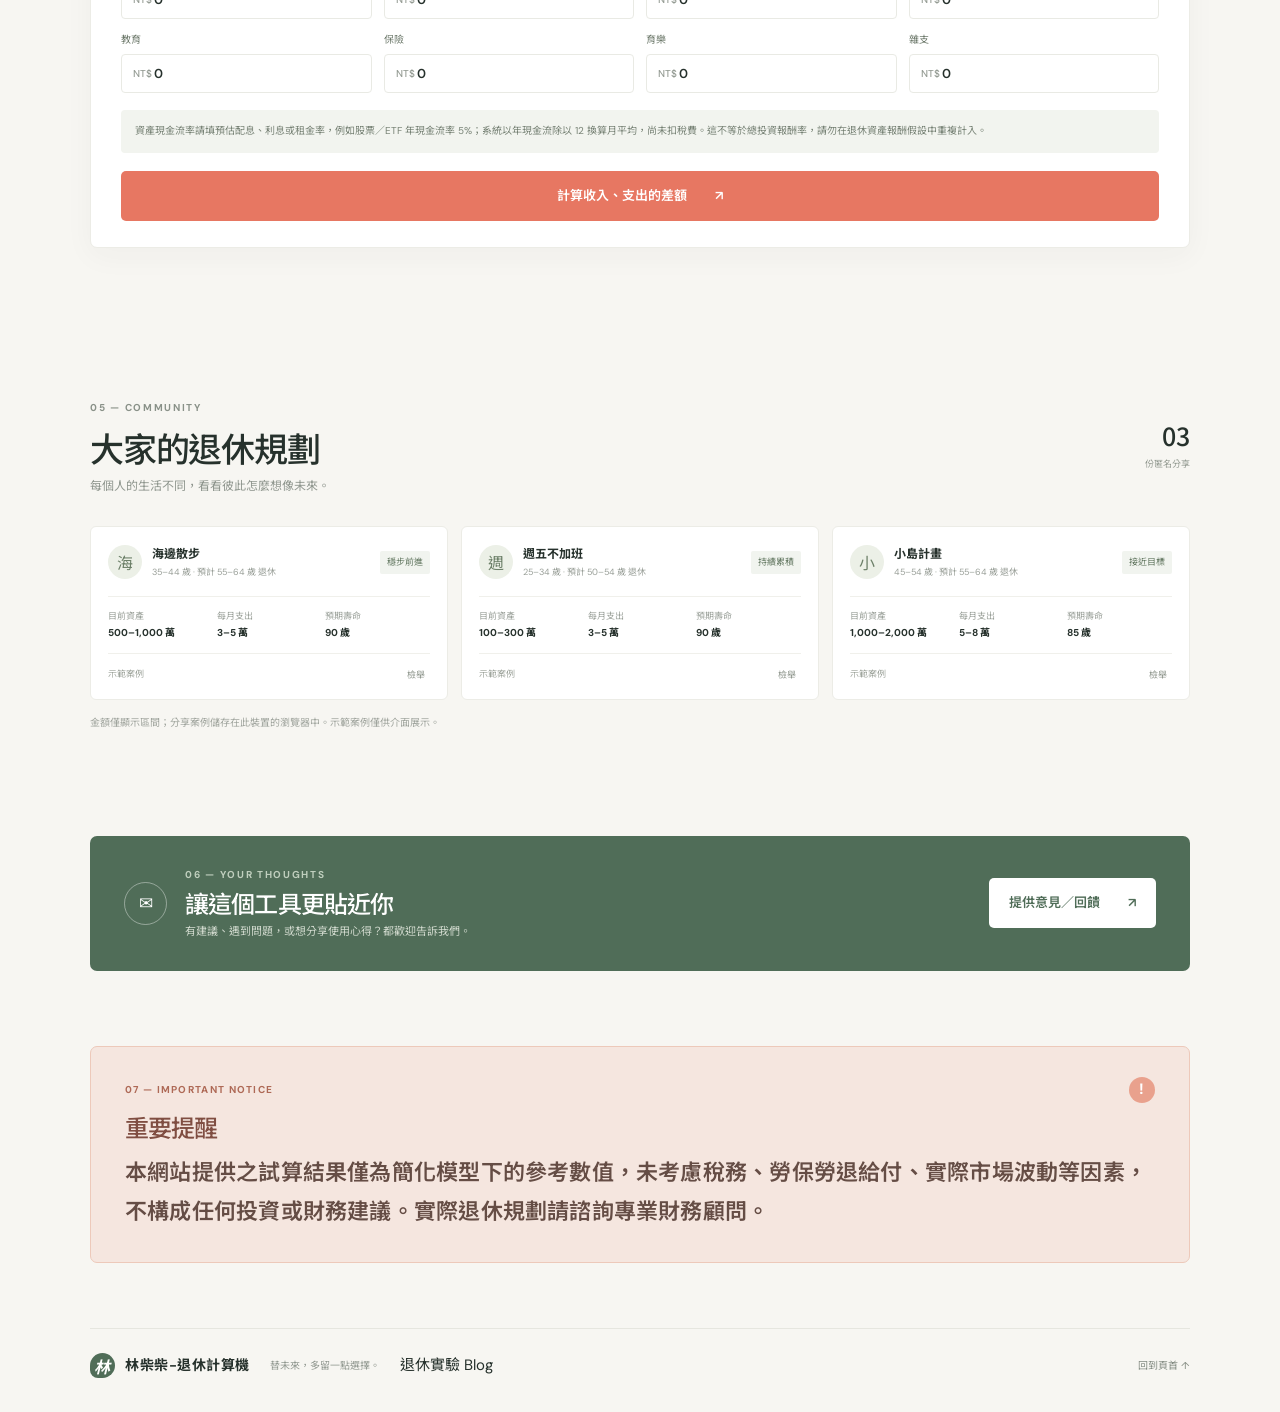
==== commit 5c5cbcbc: "更新現金流試算介面" ====
--- a/index.html
+++ b/index.html
@@ -10,18 +10,61 @@
   <link rel="preconnect" href="https://fonts.gstatic.com" crossorigin>
   <link href="https://fonts.googleapis.com/css2?family=DM+Sans:wght@400;500;600;700&family=Noto+Sans+TC:wght@400;500;600;700;800&display=swap" rel="stylesheet">
   <link rel="stylesheet" href="style.css" />
+  <link rel="stylesheet" href="deep.css" />
+  <link rel="stylesheet" href="cashflow.css" />
 </head>
 <body>
-  <header class="topbar"><a class="brand" href="#top"><span class="brand-mark">林</span><span>林柴柴-退休計算機</span></a><nav><a href="#calculator">開始試算</a><a href="#community">大家的試算</a><a href="#feedback">提供意見</a></nav><a class="top-cta" href="#calculator">開始規劃 <span>↗</span></a></header>
+  <header class="topbar"><a class="brand" href="#top"><span class="brand-mark">林</span><span>林柴柴-退休計算機</span></a><nav><a href="#calculator">開始試算</a><a href="#deep-calculator">深度試算</a><a href="#cashflow">現金流試算</a><a href="blog.html">退休實驗 Blog</a><a href="#community">大家的退休規劃</a><a href="#feedback">提供意見</a></nav><a class="top-cta" href="#calculator">開始規劃 <span>↗</span></a></header>
   <main id="top">
     <section class="hero"><div class="hero-copy"><div class="eyebrow"><span></span> YOUR NEXT CHAPTER STARTS HERE</div><h1>退休這件事，<br><em>慢慢算就好。</em></h1><p>不用註冊，也不必留下個人資料。先用幾個數字看看，理想的生活離你有多遠。</p><a class="button dark" href="#calculator">開始我的試算 <span>↓</span></a><div class="hero-note"><span class="tiny-lock">⌑</span> 你的試算資料只留在這台裝置</div></div><div class="hero-art"><div class="sun"></div><div class="hill hill-back"></div><div class="hill hill-front"></div><div class="art-card"><div class="art-label">給未來的自己</div><div class="art-big">留一點時間<br>給喜歡的生活。</div><div class="art-line"></div><div class="art-bottom"><span>退休規劃，不必一次到位</span><span>✳</span></div></div><div class="art-tag">一份溫柔的財務練習</div></div></section>
     <section class="ticker"><span>從今天開始，替未來多一點選擇</span><i>✳</i><span>YOUR PACE, YOUR PLAN</span><i>✳</i><span>每個人的退休，都有自己的步調</span></section>
     <section class="calculator section-wrap" id="calculator"><div class="section-heading"><div><div class="eyebrow">01 — YOUR PLAN</div><h2>先從你的生活開始</h2></div><p>填入大概的數字就可以，之後都能再調整。</p></div><div class="calc-layout"><form id="calc-form" class="form-card"><div class="form-group"><div class="group-title"><span class="step">A</span><div><h3>人生時間</h3><p>退休，想留多少時間給自己？</p></div></div><div class="field-grid three"><label>目前年齡<span class="input-wrap"><input name="age" type="number" value="35" min="18" max="99" required><b>歲</b></span></label><label>預計退休年齡<span class="input-wrap"><input name="retireAge" type="number" value="60" min="18" max="100" required><b>歲</b></span></label><label>預期壽命<span class="input-wrap"><input name="lifeAge" type="number" value="90" min="40" max="120" required><b>歲</b></span></label></div></div><div class="form-group"><div class="group-title"><span class="step">B</span><div><h3>資產與日常</h3><p>估算即可，金額以新台幣計。</p></div></div><div class="field-grid two"><label>目前可運用資產<span class="input-wrap"><b>NT$</b><input name="assets" type="text" inputmode="numeric" value="3000000" data-money="true" required></span></label><label>每月儲蓄／投資<span class="input-wrap"><b>NT$</b><input name="saving" type="text" inputmode="numeric" value="30000" data-money="true" required></span></label><label>每月退休支出<span class="input-wrap"><b>NT$</b><input name="spending" type="text" inputmode="numeric" value="50000" data-money="true" required></span><small>以今天的生活水準估算</small></label></div></div><div class="form-group last"><div class="group-title"><span class="step">C</span><div><h3>試算假設</h3><p>用來推估長期變化，可以依你的想法調整。</p></div></div><div class="field-grid two"><label>預期年化報酬率<span class="input-wrap"><input name="returnRate" type="number" value="5" min="-10" max="30" step="0.1" required><b>%</b></span></label><label>預估年通膨率<span class="input-wrap"><input name="inflation" type="number" value="2" min="0" max="20" step="0.1" required><b>%</b></span></label></div><p class="real-return">圖表以「今天的幣值」呈現，已扣除通膨影響。</p></div><button class="button coral submit-button" type="submit">看看我的退休計畫 <span>↗</span></button><p class="privacy-line">🔒 不用登入・不收集個資・資料只在你的瀏覽器計算</p></form><aside class="side-note"><span class="note-icon">✳</span><h3>先想想你想過的生活</h3><p>退休規劃不只是存到一個數字，更是替未來的自己留下選擇。用你覺得舒服的假設開始就好。</p><div class="side-divider"></div><span class="side-caption">A SMALL REMINDER</span><p class="small-quote">沒有完美的預測，<br>只有更貼近你的計畫。</p><span class="side-doodle">↗</span></aside></div></section>
-    <section id="results" class="results section-wrap hidden"><div class="section-heading"><div><div class="eyebrow">02 — YOUR OUTLOOK</div><h2>你的退休藍圖</h2></div><button class="text-button" id="edit-button">← 回去調整</button></div><div class="result-banner" id="result-banner"><div class="result-symbol">✳</div><div><span class="result-overline">依照目前的假設</span><h3 id="verdict">正在計算…</h3><p id="verdict-detail"></p></div><div class="result-score"><span>退休時預估資產</span><strong id="retire-total">—</strong></div></div><div class="stat-grid"><article class="stat-card"><span>預計退休時所需資產</span><strong id="fire-number">—</strong><small>以預計退休年齡為起點，到預期壽命的估算</small></article><article class="stat-card"><span>預估退休年齡</span><strong id="retire-age-out">—</strong><small id="retire-years">—</small></article><article class="stat-card"><span>預期壽命時資產</span><strong id="end-total">—</strong><small>以今天幣值估算</small></article></div><article class="chart-card"><div class="chart-head"><div><h3>資產隨時間的變化</h3><p>退休前持續投入，退休後以每月支出提領</p></div><div class="chart-legend"><span></span>預估資產（今日幣值）</div></div><div class="chart-wrap"><svg id="chart" viewBox="0 0 800 280" role="img" aria-label="退休資產走勢圖"></svg></div><div class="chart-axis"><span id="axis-start"></span><span>退休</span><span id="axis-end"></span></div><p class="chart-caption">此為依固定年化報酬率逐年推估的簡化走勢，實際市場報酬不會固定。</p></article><div class="share-prompt"><div><span class="eyebrow">03 — SHARE YOUR PLAN</span><h3>每一種步調，都值得被看見。</h3><p>匿名分享你的試算，看看其他人怎麼規劃。</p></div><button class="button dark" id="open-share">匿名分享我的結果 <span>↗</span></button></div></section>
-    <section id="community" class="community section-wrap"><div class="section-heading"><div><div class="eyebrow">04 — COMMUNITY</div><h2>大家的退休試算</h2><p class="heading-sub">每個人的生活不同，看看彼此怎麼想像未來。</p></div><div class="community-count"><strong id="case-count">—</strong><span>份匿名分享</span></div></div><div id="community-list" class="community-list"></div><p class="community-footnote">金額僅顯示區間；分享案例儲存在此裝置的瀏覽器中。示範案例僅供介面展示。</p></section>
-    <section id="feedback" class="feedback section-wrap"><div class="feedback-icon">✉</div><div><div class="eyebrow">05 — YOUR THOUGHTS</div><h2>讓這個工具更貼近你</h2><p>有建議、遇到問題，或想分享使用心得？都歡迎告訴我們。</p></div><a id="feedback-link" class="button light" href="#feedback">提供意見／回饋 <span>↗</span></a></section>
-    <section class="warning section-wrap"><div class="warning-top"><span>06 — IMPORTANT NOTICE</span><span class="warning-icon">!</span></div><h2>重要提醒</h2><p>本網站提供之試算結果僅為簡化模型下的參考數值，未考慮稅務、勞保勞退給付、實際市場波動等因素，不構成任何投資或財務建議。實際退休規劃請諮詢專業財務顧問。</p></section>
-  </main><footer><a class="brand" href="#top"><span class="brand-mark">林</span><span>林柴柴-退休計算機</span></a><span>替未來，多留一點選擇。</span><a href="#top">回到頁首 ↑</a></footer>
+    <section id="deep-calculator" class="deep-calculator section-wrap">
+      <div class="section-heading"><div><div class="eyebrow">DEEP DIVE — PORTFOLIO VIEW</div><h2>深度資產試算</h2><p class="heading-sub">把不同資產分開估算，看看整體能支應多久。</p></div><span class="deep-badge">進階功能</span></div>
+      <form id="deep-form" class="deep-form">
+        <div class="deep-shared"><div class="deep-shared-head"><span class="step">A</span><div><h3>你的時間與現金流</h3><p>可帶入基本試算的時間與現金流，再依深度規劃調整。</p></div><button class="text-button sync-deep" id="sync-deep" type="button">帶入基本試算數字 ↗</button></div><div class="field-grid three"><label>目前年齡<span class="input-wrap"><input name="age" type="number" value="35" min="18" max="99" required><b>歲</b></span></label><label>預計退休年齡<span class="input-wrap"><input name="retireAge" type="number" value="60" min="18" max="100" required><b>歲</b></span></label><label>預期壽命<span class="input-wrap"><input name="lifeAge" type="number" value="90" min="40" max="120" required><b>歲</b></span></label><label>每月儲蓄／投資<span class="input-wrap"><b>NT$</b><input name="saving" type="text" inputmode="numeric" value="30000" data-money="true" required></span></label><label>每月退休支出<span class="input-wrap"><b>NT$</b><input name="spending" type="text" inputmode="numeric" value="50000" data-money="true" required></span></label><label>預估年通膨率<span class="input-wrap"><input name="inflation" type="number" value="2" min="0" max="30" step="0.1" required><b>%</b></span></label></div></div>
+        <div class="deep-assets-head"><div><span class="step">B</span><div><h3>資產配置與報酬假設</h3><p>每一類資產輸入目前金額和預估年化報酬率。</p></div></div><span class="currency-note">金額為新台幣</span></div>
+        <div class="deep-asset-grid">
+          <article class="deep-asset-row"><div class="asset-name"><span>01</span><strong>股票／ETF</strong></div><label>目前金額<div class="input-wrap"><b>NT$</b><input name="asset_stock" type="text" inputmode="numeric" value="0" data-money="true" required></div></label><label>預估年化報酬率<div class="input-wrap"><input name="rate_stock" type="number" value="0" min="-99" max="100" step="0.1" required><b>%</b></div></label></article>
+          <article class="deep-asset-row"><div class="asset-name"><span>02</span><strong>債券</strong></div><label>目前金額<div class="input-wrap"><b>NT$</b><input name="asset_bond" type="text" inputmode="numeric" value="0" data-money="true" required></div></label><label>預估年化報酬率<div class="input-wrap"><input name="rate_bond" type="number" value="0" min="-99" max="100" step="0.1" required><b>%</b></div></label></article>
+          <article class="deep-asset-row"><div class="asset-name"><span>03</span><strong>定存</strong></div><label>目前金額<div class="input-wrap"><b>NT$</b><input name="asset_deposit" type="text" inputmode="numeric" value="0" data-money="true" required></div></label><label>預估年化報酬率<div class="input-wrap"><input name="rate_deposit" type="number" value="0" min="-99" max="100" step="0.1" required><b>%</b></div></label></article>
+          <article class="deep-asset-row"><div class="asset-name"><span>04</span><strong>黃金</strong></div><label>目前金額<div class="input-wrap"><b>NT$</b><input name="asset_gold" type="text" inputmode="numeric" value="0" data-money="true" required></div></label><label>預估年化報酬率<div class="input-wrap"><input name="rate_gold" type="number" value="0" min="-99" max="100" step="0.1" required><b>%</b></div></label></article>
+          <article class="deep-asset-row"><div class="asset-name"><span>05</span><strong>房產</strong></div><label>目前金額<div class="input-wrap"><b>NT$</b><input name="asset_property" type="text" inputmode="numeric" value="0" data-money="true" required></div></label><label>預估年化報酬率<div class="input-wrap"><input name="rate_property" type="number" value="0" min="-99" max="100" step="0.1" required><b>%</b></div></label></article>
+          <article class="deep-asset-row"><div class="asset-name"><span>06</span><strong>其他</strong></div><label>目前金額<div class="input-wrap"><b>NT$</b><input name="asset_other" type="text" inputmode="numeric" value="0" data-money="true" required></div></label><label>預估年化報酬率<div class="input-wrap"><input name="rate_other" type="number" value="0" min="-99" max="100" step="0.1" required><b>%</b></div></label></article>
+        </div>
+        <p class="deep-model-note"><span>ⓘ</span> 試算以今天幣值呈現，因此每月儲蓄假設維持相同購買力；儲蓄按目前資產比例投入，若目前資產為 0 則平均投入六類資產。退休支出按當月各類資產比例提領；房產等資產也假設可按比例變現，未計入稅費、交易成本與報酬波動。若資產與每月儲蓄皆為 0，則無法試算。</p>
+        <button class="button coral submit-button" type="submit">計算資產存活情況 <span>↗</span></button>
+      </form>
+    </section>
+    <section id="cashflow" class="cashflow-calculator section-wrap">
+  <div class="section-heading"><div><div class="eyebrow">CASH FLOW — INCOME & EXPENSE</div><h2>每月現金流試算</h2><p class="heading-sub">整理每月收入與生活支出，看看最後是正現金流還是需要補足。</p></div><span class="deep-badge">現金流規劃</span></div>
+  <form id="cashflow-form" class="cashflow-form">
+    <div class="cashflow-form-head"><div><h3 class="cashflow-major-heading">收入｜資產現金流</h3><p>輸入資產金額與預估年現金流率，計算每月平均收入。</p></div><button class="text-button" id="sync-cashflow" type="button">帶入深度試算資產 ↗</button></div>
+    <div class="cashflow-grid">
+      <div class="cashflow-grid-head"><span>資產類別</span><span>目前資產金額</span><span>預估年現金流率</span></div>
+      <div class="cashflow-row"><strong>高股息型股票／ETF</strong><label class="input-wrap" for="cf-amount-stock-high"><b>NT$</b><input id="cf-amount-stock-high" name="cf_amount_stock_high" type="text" inputmode="numeric" value="0" data-money="true" required></label><label class="input-wrap" for="cf-yield-stock-high"><input id="cf-yield-stock-high" name="cf_yield_stock_high" type="number" value="0" min="0" max="100" step="0.1" required><b>%／年</b></label></div>
+      <div class="cashflow-row"><strong>市值型股票／ETF</strong><label class="input-wrap" for="cf-amount-stock-market"><b>NT$</b><input id="cf-amount-stock-market" name="cf_amount_stock_market" type="text" inputmode="numeric" value="0" data-money="true" required></label><label class="input-wrap" for="cf-yield-stock-market"><input id="cf-yield-stock-market" name="cf_yield_stock_market" type="number" value="0" min="0" max="100" step="0.1" required><b>%／年</b></label></div>
+      <div class="cashflow-row"><strong>債券</strong><label class="input-wrap" for="cf-amount-bond"><b>NT$</b><input id="cf-amount-bond" name="cf_amount_bond" type="text" inputmode="numeric" value="0" data-money="true" required></label><label class="input-wrap" for="cf-yield-bond"><input id="cf-yield-bond" name="cf_yield_bond" type="number" value="0" min="0" max="100" step="0.1" required><b>%／年</b></label></div>
+      <div class="cashflow-row"><strong>定存</strong><label class="input-wrap" for="cf-amount-deposit"><b>NT$</b><input id="cf-amount-deposit" name="cf_amount_deposit" type="text" inputmode="numeric" value="0" data-money="true" required></label><label class="input-wrap" for="cf-yield-deposit"><input id="cf-yield-deposit" name="cf_yield_deposit" type="number" value="0" min="0" max="100" step="0.1" required><b>%／年</b></label></div>
+      <div class="cashflow-row"><strong>黃金</strong><label class="input-wrap" for="cf-amount-gold"><b>NT$</b><input id="cf-amount-gold" name="cf_amount_gold" type="text" inputmode="numeric" value="0" data-money="true" required></label><label class="input-wrap" for="cf-yield-gold"><input id="cf-yield-gold" name="cf_yield_gold" type="number" value="0" min="0" max="100" step="0.1" required><b>%／年</b></label></div>
+      <div class="cashflow-row"><strong>房產</strong><label class="input-wrap" for="cf-amount-property"><b>NT$</b><input id="cf-amount-property" name="cf_amount_property" type="text" inputmode="numeric" value="0" data-money="true" required></label><label class="input-wrap" for="cf-yield-property"><input id="cf-yield-property" name="cf_yield_property" type="number" value="0" min="0" max="100" step="0.1" required><b>%／年</b></label></div>
+      <div class="cashflow-row"><strong>其他</strong><label class="input-wrap" for="cf-amount-other"><b>NT$</b><input id="cf-amount-other" name="cf_amount_other" type="text" inputmode="numeric" value="0" data-money="true" required></label><label class="input-wrap" for="cf-yield-other"><input id="cf-yield-other" name="cf_yield_other" type="number" value="0" min="0" max="100" step="0.1" required><b>%／年</b></label></div>
+    </div>
+    <div class="cashflow-extra-income"><h3>其他每月收入</h3><p>例如薪資、年金或兼職收入；沒有的項目可填 0。</p><div class="cashflow-entry-grid"><label>薪資／工作收入<span class="input-wrap"><b>NT$</b><input name="income_salary" type="text" inputmode="numeric" value="0" data-money="true" required></span></label><label>年金／補助<span class="input-wrap"><b>NT$</b><input name="income_pension" type="text" inputmode="numeric" value="0" data-money="true" required></span></label><label>其他收入<span class="input-wrap"><b>NT$</b><input name="income_other" type="text" inputmode="numeric" value="0" data-money="true" required></span></label></div></div>
+    <div class="cashflow-expenses"><h3>支出｜每月生活費</h3><p>請依每月平均金額填寫；沒有的項目可填 0。</p><div class="cashflow-entry-grid expense-grid"><label>食<span class="input-wrap"><b>NT$</b><input name="expense_food" type="text" inputmode="numeric" value="0" data-money="true" required></span></label><label>衣<span class="input-wrap"><b>NT$</b><input name="expense_clothing" type="text" inputmode="numeric" value="0" data-money="true" required></span></label><label>住<span class="input-wrap"><b>NT$</b><input name="expense_housing" type="text" inputmode="numeric" value="0" data-money="true" required></span></label><label>行<span class="input-wrap"><b>NT$</b><input name="expense_transport" type="text" inputmode="numeric" value="0" data-money="true" required></span></label><label>教育<span class="input-wrap"><b>NT$</b><input name="expense_education" type="text" inputmode="numeric" value="0" data-money="true" required></span></label><label>保險<span class="input-wrap"><b>NT$</b><input name="expense_insurance" type="text" inputmode="numeric" value="0" data-money="true" required></span></label><label>育樂<span class="input-wrap"><b>NT$</b><input name="expense_leisure" type="text" inputmode="numeric" value="0" data-money="true" required></span></label><label>雜支<span class="input-wrap"><b>NT$</b><input name="expense_misc" type="text" inputmode="numeric" value="0" data-money="true" required></span></label></div></div>
+    <p class="cashflow-note">資產現金流率請填預估配息、利息或租金率，例如股票／ETF 年現金流率 5%；系統以年現金流除以 12 換算月平均，尚未扣稅費。這不等於總投資報酬率，請勿在退休資產報酬假設中重複計入。</p>
+    <button class="button coral submit-button" type="submit">計算收入、支出的差額 <span>↗</span></button>
+  </form>
+  <section id="cashflow-results" class="cashflow-results hidden" aria-live="polite">
+    <div class="cashflow-summary"><article><span>每月總收入</span><strong id="cashflow-income-total">—</strong><small>資產現金流＋其他收入</small></article><article><span>每月總支出</span><strong id="cashflow-expense-total">—</strong><small>食、衣、住、行、教育、保險、育樂、雜支</small></article><article class="cashflow-highlight" id="cashflow-net-card"><span>每月 NET 現金流</span><strong id="cashflow-net-total">—</strong><small id="cashflow-net-note">收入－支出</small></article></div>
+    <div class="cashflow-results-grid"><div class="cashflow-table-wrap"><table class="cashflow-table"><thead><tr><th scope="col">收入來源</th><th scope="col">每月金額</th></tr></thead><tbody id="cashflow-income-breakdown"></tbody></table></div><div class="cashflow-table-wrap"><table class="cashflow-table"><thead><tr><th scope="col">支出項目</th><th scope="col">每月金額</th></tr></thead><tbody id="cashflow-expense-breakdown"></tbody></table></div></div>
+  </section>
+</section><section id="results" class="results section-wrap hidden"><div class="section-heading"><div><div class="eyebrow">02 — YOUR OUTLOOK</div><h2>你的退休藍圖</h2></div><button class="text-button" id="edit-button">← 回去調整</button></div><div class="result-banner" id="result-banner"><div class="result-symbol">✳</div><div><span class="result-overline">依照目前的假設</span><h3 id="verdict">正在計算…</h3><p id="verdict-detail"></p></div><div class="result-score"><span>退休時預估資產</span><strong id="retire-total">—</strong></div></div><div class="stat-grid"><article class="stat-card"><span>預計退休時所需資產</span><strong id="fire-number">—</strong><small>以預計退休年齡為起點，到預期壽命的估算</small></article><article class="stat-card"><span>預估退休年齡</span><strong id="retire-age-out">—</strong><small id="retire-years">—</small></article><article class="stat-card"><span>預期壽命時資產</span><strong id="end-total">—</strong><small>以今天幣值估算</small></article></div><article class="chart-card"><div class="chart-head"><div><h3>資產隨時間的變化</h3><p>退休前持續投入，退休後以每月支出提領</p></div><div class="chart-legend"><span></span>預估資產（今日幣值）</div></div><div class="chart-wrap"><svg id="chart" viewBox="0 0 800 280" role="img" aria-label="退休資產走勢圖"></svg></div><div class="chart-axis"><span id="axis-start"></span><span>退休</span><span id="axis-end"></span></div><p class="chart-caption" id="chart-caption">此為依固定年化報酬率逐年推估的簡化走勢，實際市場報酬不會固定。</p></article><div class="share-prompt"><div><span class="eyebrow">03 — SHARE YOUR PLAN</span><h3>每一種步調，都值得被看見。</h3><p>匿名分享你的試算，看看其他人怎麼規劃。</p></div><button class="button dark" id="open-share">匿名分享我的結果 <span>↗</span></button></div></section>
+    
+    <section id="community" class="community section-wrap"><div class="section-heading"><div><div class="eyebrow">05 — COMMUNITY</div><h2>大家的退休規劃</h2><p class="heading-sub">每個人的生活不同，看看彼此怎麼想像未來。</p></div><div class="community-count"><strong id="case-count">—</strong><span>份匿名分享</span></div></div><div id="community-list" class="community-list"></div><p class="community-footnote">金額僅顯示區間；分享案例儲存在此裝置的瀏覽器中。示範案例僅供介面展示。</p></section><section id="feedback" class="feedback section-wrap"><div class="feedback-icon">✉</div><div><div class="eyebrow">06 — YOUR THOUGHTS</div><h2>讓這個工具更貼近你</h2><p>有建議、遇到問題，或想分享使用心得？都歡迎告訴我們。</p></div><a id="feedback-link" class="button light" href="#feedback">提供意見／回饋 <span>↗</span></a></section>
+    
+    <section class="warning section-wrap"><div class="warning-top"><span>07 — IMPORTANT NOTICE</span><span class="warning-icon">!</span></div><h2>重要提醒</h2><p>本網站提供之試算結果僅為簡化模型下的參考數值，未考慮稅務、勞保勞退給付、實際市場波動等因素，不構成任何投資或財務建議。實際退休規劃請諮詢專業財務顧問。</p></section>
+  </main><footer><a class="brand" href="#top"><span class="brand-mark">林</span><span>林柴柴-退休計算機</span></a><span>替未來，多留一點選擇。</span><a href="blog.html">退休實驗 Blog</a><a href="#top">回到頁首 ↑</a></footer>
   <dialog id="share-dialog"><form method="dialog" id="share-form"><button class="modal-close" aria-label="關閉">×</button><div class="eyebrow">SHARE ANONYMOUSLY</div><h2>分享你的退休想像</h2><p class="modal-intro">不需要真名或聯絡方式。選一個暱稱和金額區間，就能和大家交流。</p><label>暱稱（可用任意代號）<input name="nickname" maxlength="16" value="慢慢規劃中" required></label><div class="field-grid two"><label>年齡區間<select name="ageBand"><option>25–34 歲</option><option selected>35–44 歲</option><option>45–54 歲</option><option>55–64 歲</option><option>65 歲以上</option></select></label><label>預計退休年齡<select name="retireBand"><option>50 歲以下</option><option>50–54 歲</option><option selected>55–64 歲</option><option>65 歲以上</option></select></label><label>目前資產區間<select name="assetBand"><option>未滿 100 萬</option><option>100–300 萬</option><option selected>300–500 萬</option><option>500–1,000 萬</option><option>1,000–2,000 萬</option><option>2,000 萬以上</option></select></label><label>每月支出區間<select name="spendBand"><option>未滿 3 萬</option><option selected>3–5 萬</option><option>5–8 萬</option><option>8–12 萬</option><option>12 萬以上</option></select></label><label>預期壽命<select name="lifeBand"><option>80 歲</option><option selected>85 歲</option><option>90 歲</option><option>95 歲以上</option></select></label></div><label class="share-consent"><input name="consent" type="checkbox" required> 我了解這是匿名公開分享，且可以使用本筆分享旁的刪除代碼移除。</label><div class="trap-field" aria-hidden="true"><label>請留空<input name="website" tabindex="-1" autocomplete="off"></label></div><button class="button coral modal-submit" type="submit">匿名分享試算 <span>↗</span></button><p class="modal-foot">瀏覽器會為這次分享產生一組刪除代碼，請自行保存。</p></form></dialog>
   <dialog id="report-dialog"><form method="dialog" id="report-form"><button class="modal-close" aria-label="關閉">×</button><div class="eyebrow">COMMUNITY CARE</div><h2>檢舉這筆分享</h2><p class="modal-intro">請選擇檢舉原因。這筆內容會在本裝置標記，供示範管理流程。</p><input type="hidden" name="caseId"><label>檢舉原因<select name="reason"><option>不當或冒犯內容</option><option>疑似垃圾訊息</option><option>個人資料或隱私疑慮</option><option>其他</option></select></label><button class="button coral modal-submit" type="submit">送出檢舉</button></form></dialog>
   <div id="toast" class="toast" role="status"></div>
--- a/cashflow.css
+++ b/cashflow.css
@@ -0,0 +1,3 @@
+.cashflow-calculator{padding-top:42px}.cashflow-form{padding:26px 30px;background:#fff;border:1px solid #ecece6;border-radius:7px;box-shadow:0 8px 30px #343c320a}.cashflow-form-head{display:flex;align-items:center;justify-content:space-between;gap:16px;margin-bottom:18px}.cashflow-form-head h3{font-size:14px;margin:0}.cashflow-form-head p{font-size:10px;line-height:1.7;color:#929a90;margin:5px 0 0}.cashflow-form-head .text-button{white-space:nowrap}.cashflow-grid{border:1px solid #edeee8;border-radius:5px;overflow:hidden}.cashflow-grid-head,.cashflow-row{display:grid;grid-template-columns:minmax(120px,1.1fr) minmax(170px,1fr) minmax(170px,1fr);align-items:center;gap:14px;padding:11px 15px}.cashflow-grid-head{background:#f2f4ef;font-size:10px;color:#6f7b6d}.cashflow-row{margin:0;border-top:1px solid #edeee8;background:#fff;font-size:11px;color:#485349}.cashflow-row strong{font-weight:600}.cashflow-row .input-wrap{height:39px;margin:0;padding:0 9px}.cashflow-row .input-wrap input{font-size:12px}.cashflow-note{font-size:10px;line-height:1.85;color:#778275;background:#f2f4ef;border-radius:4px;padding:12px 14px;margin:17px 0}.cashflow-results{margin-top:20px}.cashflow-summary{display:grid;grid-template-columns:repeat(3,minmax(0,1fr));gap:10px;margin-bottom:14px}.cashflow-summary article{display:flex;flex-direction:column;gap:7px;padding:17px 19px;background:#fff;border:1px solid #e8e8df;border-radius:5px}.cashflow-summary article>span{font-size:10px;color:#818a7e}.cashflow-summary article strong{font-size:21px;color:#3d4b3e}.cashflow-summary article small{font-size:9px;color:#969d94}.cashflow-summary .cashflow-highlight{background:#e8ece4;border-color:#dfe5d9}.cashflow-summary .cashflow-highlight strong{color:#516a54;font-size:25px}.cashflow-table-wrap{overflow-x:auto;background:#fff;border:1px solid #e8e8df;border-radius:5px}.cashflow-table{width:100%;border-collapse:collapse;min-width:650px;text-align:right}.cashflow-table th,.cashflow-table td{padding:12px 15px;border-bottom:1px solid #efefe9;font-size:10px;white-space:nowrap}.cashflow-table thead th{background:#f5f5f0;color:#788174;font-weight:500}.cashflow-table th:first-child,.cashflow-table td:first-child{text-align:left}.cashflow-table tbody th{font-weight:600;color:#465246}.cashflow-table tbody td{color:#667064}.cashflow-table tbody tr:last-child th,.cashflow-table tbody tr:last-child td{border-bottom:0}
+.cashflow-extra-income,.cashflow-expenses{margin-top:24px;padding-top:19px;border-top:1px solid #edeee8}.cashflow-extra-income h3{font-size:13px;margin:0;font-weight:600;color:#3d4b3e}.cashflow-expenses h3,.cashflow-form-head .cashflow-major-heading{font-size:18px;margin:0;font-weight:700;color:#3d4b3e}.cashflow-extra-income>p,.cashflow-expenses>p{font-size:10px;color:#929a90;margin:5px 0 14px}.cashflow-entry-grid{display:grid;grid-template-columns:repeat(3,minmax(0,1fr));gap:12px}.cashflow-entry-grid label{font-size:10px;color:#6f7b6d}.cashflow-entry-grid .input-wrap{height:39px;margin-top:6px}.expense-grid{grid-template-columns:repeat(4,minmax(0,1fr))}.cashflow-results-grid{display:grid;grid-template-columns:repeat(2,minmax(0,1fr));gap:12px}.cashflow-results-grid .cashflow-table{min-width:0}.cashflow-total-row{background:#f5f5f0}.cashflow-total-row th,.cashflow-total-row td{font-weight:700!important;color:#3d4b3e!important}.cashflow-summary .cashflow-highlight.is-negative{background:#f8e9e5;border-color:#f0d6cf}.cashflow-summary .cashflow-highlight.is-negative strong{color:#aa5143}.cashflow-summary .cashflow-highlight.is-positive strong{color:#416a49}
+@media(max-width:760px){.cashflow-calculator{padding-top:32px}.cashflow-form{padding:20px 15px}.cashflow-form-head{align-items:start;flex-direction:column;gap:9px}.cashflow-form-head h3{font-size:18px}.cashflow-expenses h3,.cashflow-major-heading{font-size:16px}.cashflow-extra-income h3{font-size:12px}.cashflow-grid-head,.cashflow-row{grid-template-columns:minmax(65px,.7fr) minmax(95px,1fr) minmax(100px,1fr);gap:7px;padding:9px 8px}.cashflow-grid-head{font-size:8px}.cashflow-row{font-size:9px}.cashflow-row .input-wrap{height:36px;padding:0 6px}.cashflow-row .input-wrap b{font-size:8px}.cashflow-row .input-wrap input{font-size:10px}.cashflow-note{font-size:9px;padding:10px}.cashflow-summary{grid-template-columns:1fr;gap:7px}.cashflow-summary article{padding:13px 15px}.cashflow-summary article strong{font-size:19px}.cashflow-summary .cashflow-highlight strong{font-size:23px}.cashflow-entry-grid{grid-template-columns:repeat(2,minmax(0,1fr));gap:10px}.expense-grid{grid-template-columns:repeat(2,minmax(0,1fr))}.cashflow-results-grid{grid-template-columns:1fr;gap:9px}}
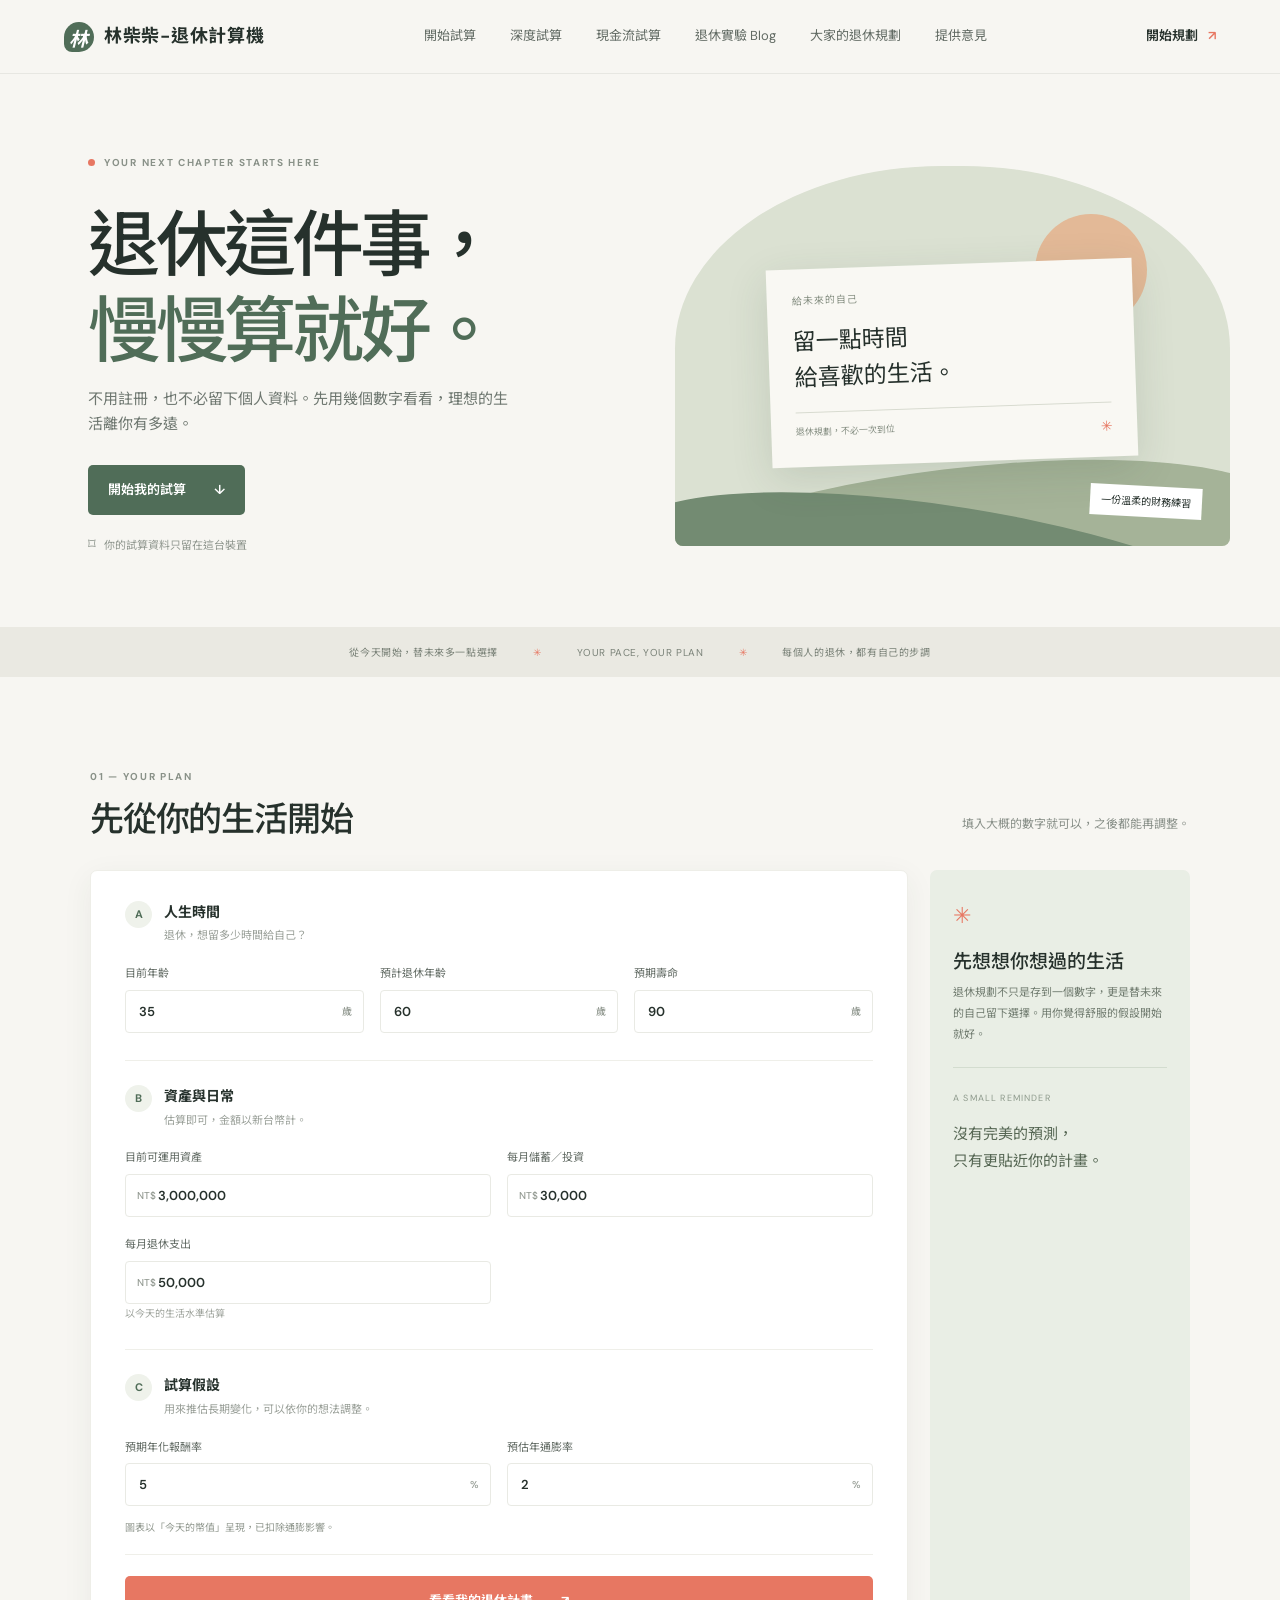
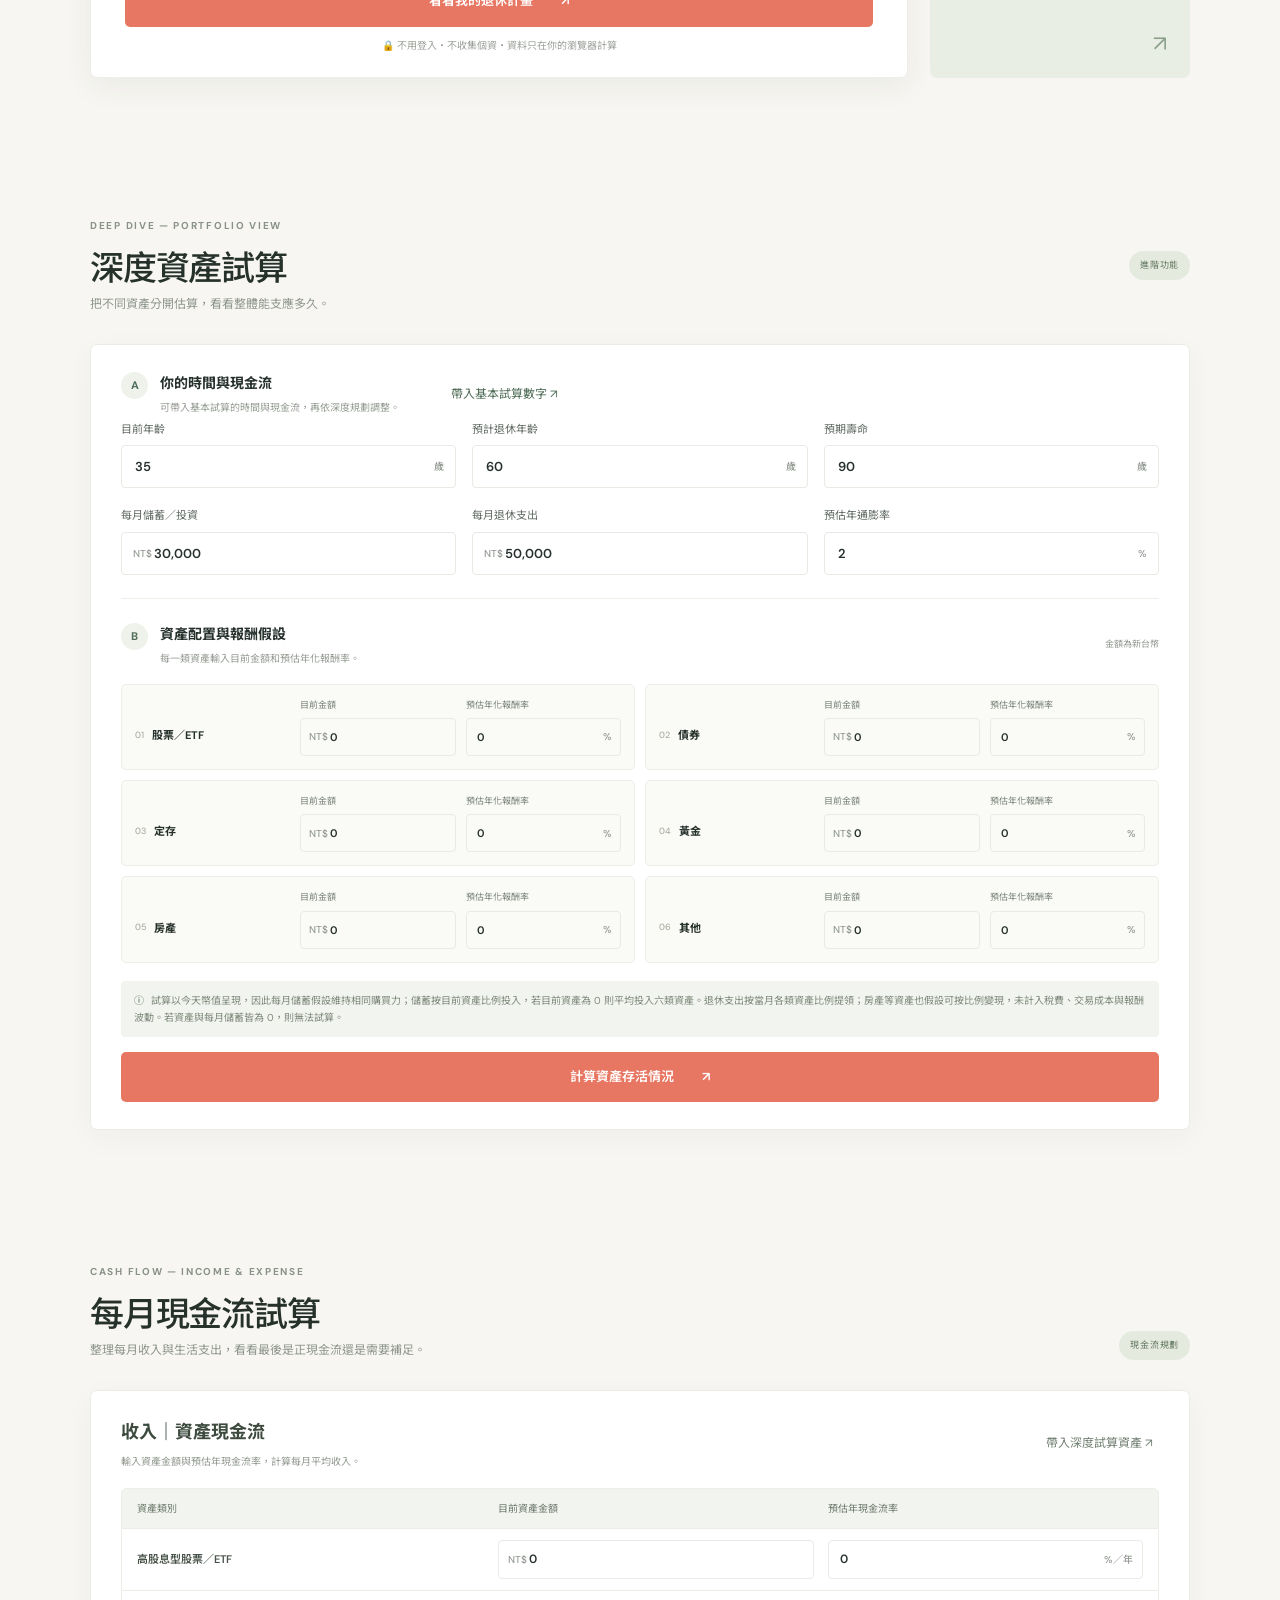
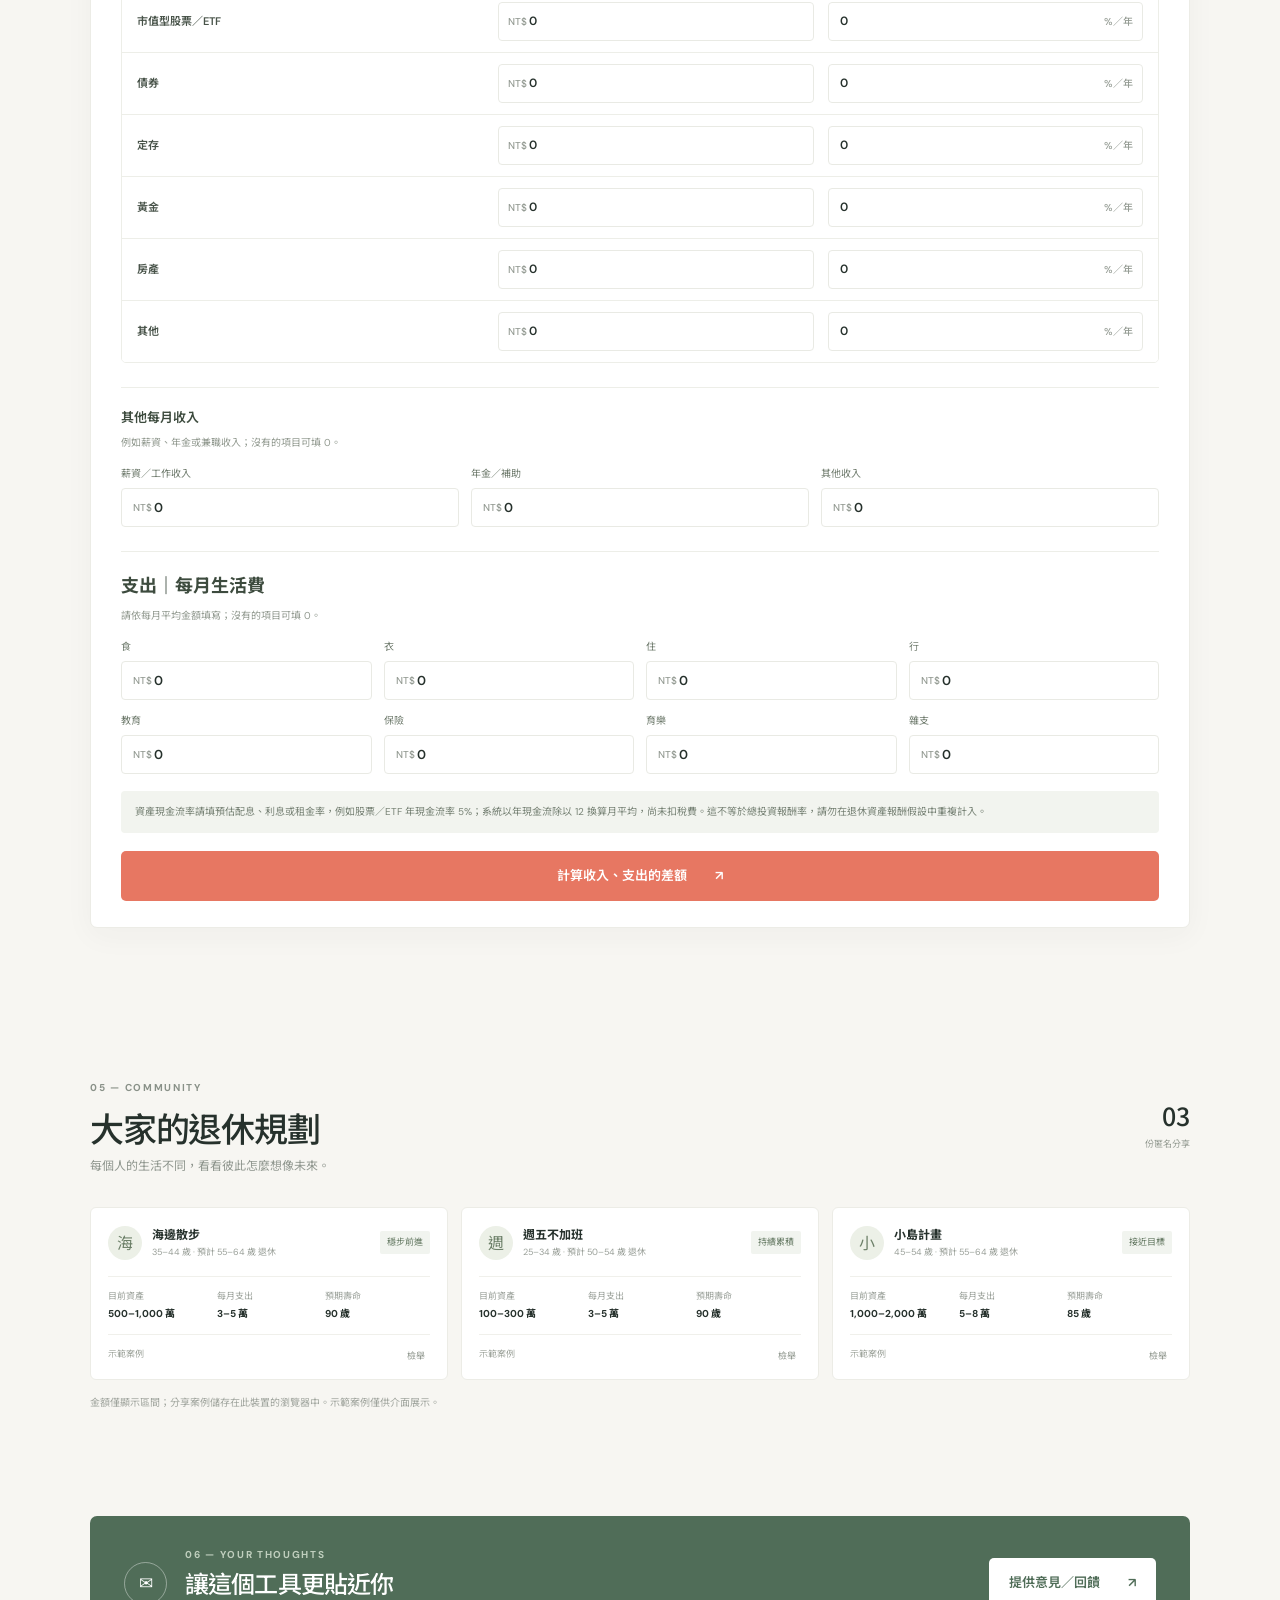
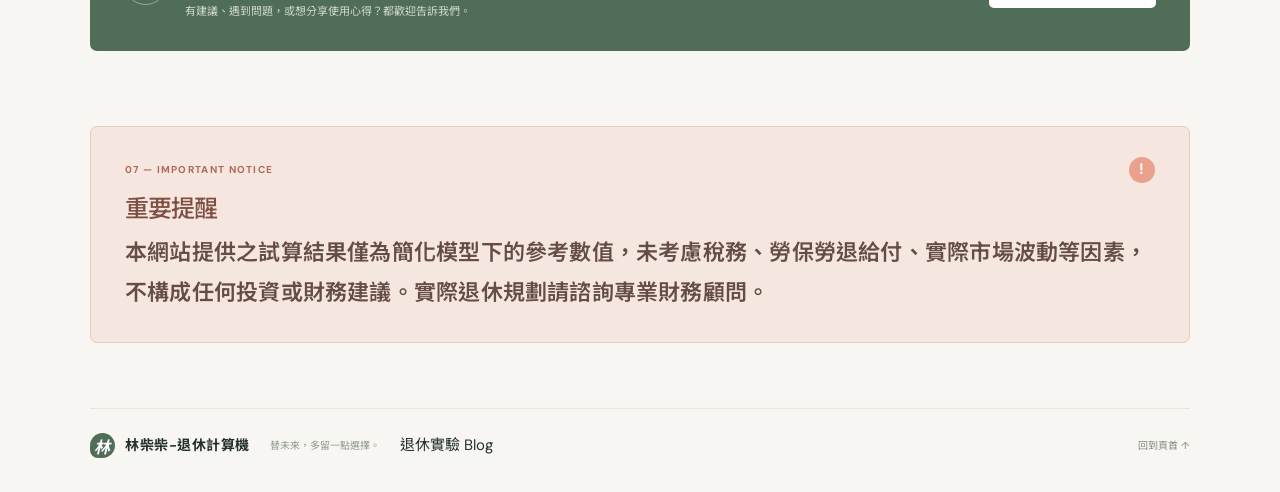
==== commit afa0cffe: "20261023updated 20261023updated" ====
--- a/style.css
+++ b/style.css
@@ -2,3 +2,10 @@
 @media(max-width:1200px){.hero,.section-wrap,footer{margin-left:5vw;margin-right:5vw}.hero{gap:35px}.hero-copy{padding-left:12px}}
 @media(max-width:760px){.topbar{height:62px;padding:0 5vw}.topbar nav{display:none}.brand{font-size:16px}.top-cta{font-size:11px}.hero{min-height:auto;margin:0;padding:51px 6vw 44px;grid-template-columns:1fr;gap:34px}.hero-copy{padding:0}.hero-copy .eyebrow{font-size:9px}h1{font-size:53px;margin:17px 0 12px}.hero-copy>p{font-size:13px;max-width:340px}.hero-art{height:275px;width:100%;border-radius:43% 43% 6px 6px}.sun{width:83px;height:83px;top:35px;right:54px}.art-card{width:67%;padding:16px 17px 13px}.art-big{font-size:18px;margin:8px 0 13px}.art-tag{right:15px;bottom:18px;font-size:8px}.ticker{height:40px;gap:15px;font-size:8px;white-space:nowrap;overflow:hidden}.ticker span:nth-of-type(3){display:none}.section-wrap{margin:0 5vw;padding:61px 0}.section-heading{align-items:start;gap:12px;margin-bottom:22px}.section-heading h2,.feedback h2{font-size:28px}.section-heading>p{font-size:10px;max-width:128px;text-align:right}.calc-layout{grid-template-columns:1fr;gap:13px}.form-card{padding:23px 19px 18px}.field-grid.three{grid-template-columns:1fr 1fr;gap:13px}.field-grid.two{gap:13px 10px}.field-grid label{font-size:10px}.input-wrap{height:41px;padding:0 8px}.input-wrap input{font-size:12px}.group-title{margin-bottom:15px}.form-group{padding-bottom:21px;margin-bottom:18px}.group-title h3{font-size:13px}.group-title p{font-size:10px}.side-note{padding:20px 22px}.side-note>p{max-width:430px}.side-divider{margin:14px 0 12px}.side-doodle{bottom:13px}.results{padding-top:0}.result-banner{padding:18px 16px;gap:11px;flex-wrap:wrap}.result-symbol{width:37px;height:37px;font-size:17px}.result-banner h3{font-size:15px}.result-banner p{font-size:10px;max-width:230px}.result-score{margin-left:auto}.result-score span{font-size:8px}.result-score strong{font-size:13px}.stat-grid{gap:7px}.stat-card{padding:13px 10px}.stat-card>span{font-size:9px}.stat-card strong{font-size:14px}.stat-card small{font-size:8px}.chart-card{padding:17px 13px}.chart-head h3{font-size:12px}.chart-head p{font-size:9px}.chart-legend{font-size:8px}.chart-wrap svg{min-height:150px}.grid-label{font-size:9px}.share-prompt{padding:19px 16px;gap:12px;align-items:start;flex-direction:column}.share-prompt h3{font-size:19px}.share-prompt p{font-size:10px}.share-prompt .button{width:100%;justify-content:space-between}.community{padding-top:42px}.community .section-heading{align-items:center}.heading-sub{font-size:10px;max-width:240px}.community-list{grid-template-columns:1fr;gap:9px}.community-card{padding:14px 14px 9px}.case-stats{margin-top:11px;padding:9px 0}.case-stats strong{font-size:11px}.community-count strong{font-size:21px}.feedback{margin-bottom:48px;padding:22px 18px;flex-wrap:wrap;gap:12px}.feedback-icon{width:36px;height:36px}.feedback>div:nth-child(2){flex:1}.feedback h2{font-size:20px}.feedback p{font-size:10px}.feedback .button{width:100%;margin:3px 0 0;justify-content:space-between}.warning{padding:22px 19px;margin-bottom:45px}.warning h2{font-size:20px}.warning p{font-size:20px;line-height:1.75}footer{margin:0 5vw;padding:19px 0 25px;gap:9px}footer .brand{font-size:12px;gap:6px}footer .brand-mark{width:21px;height:21px}footer>span{font-size:8px}footer>a:last-child{font-size:9px}dialog form{padding:26px 21px 20px}dialog h2{font-size:24px}.modal-intro{font-size:10px!important}}
 @media(max-width:380px){h1{font-size:46px}.field-grid.three{grid-template-columns:1fr 1fr}.field-grid.two{grid-template-columns:1fr}.warning p{font-size:19px}.case-result{font-size:8px}.person span{font-size:8px}}
+
+/* Editorial page for the FREE retirement experiment blog. */
+.blog-page{background:#f3f1e9}.blog-page .topbar nav a[aria-current="page"]{color:var(--green);font-weight:700}.blog-hero{position:relative;overflow:hidden;background:#dfe6d9;padding:65px max(calc((100vw - 850px)/2),7vw) 46px}.blog-hero:after{content:"45";position:absolute;right:max(calc((100vw - 1100px)/2),3vw);top:36px;font-family:var(--serif);font-size:clamp(190px,30vw,390px);line-height:1;color:#ffffff70;pointer-events:none}.blog-back{position:relative;z-index:1;display:inline-block;font-size:11px;color:#6f7c6d;margin-bottom:44px}.blog-hero .eyebrow,.blog-hero h1,.blog-deck,.blog-meta{position:relative;z-index:1}.blog-seed{font-size:16px;color:var(--coral)}.blog-hero h1{font-size:clamp(48px,7vw,78px);margin:19px 0 12px}.blog-hero h1 em{color:#55715b}.blog-deck{font-family:var(--serif);font-size:21px;color:#697568;margin:0}.blog-meta{display:flex;align-items:center;gap:10px;color:#899286;font-size:9px;letter-spacing:.04em;margin-top:24px}.blog-meta i{width:3px;height:3px;border-radius:50%;background:#d78670}.blog-article{max-width:690px;margin:0 auto;padding:69px 25px 78px}.blog-article>p,.article-lead p{font-family:var(--serif);font-size:19px;line-height:1.95;color:#47534a}.article-lead{display:flex;align-items:start;gap:17px;padding:0 0 21px;border-bottom:1px solid #dedfd5;margin-bottom:23px}.article-lead p{margin:0}.article-lead strong{font-weight:600;color:#405b46}.dropcap{font-family:var(--serif);font-size:48px;line-height:1.1;color:var(--coral)}.free-name{color:#56745b;font-family:var(--sans);font-size:.92em}.free-grid{display:grid;grid-template-columns:1fr 1fr;gap:10px;margin:22px 0 26px}.free-card{min-height:92px;display:flex;align-items:center;gap:12px;background:#fff;border:1px solid #e9e9e0;border-radius:5px;padding:15px}.free-letter{width:37px;height:37px;display:grid;place-items:center;border-radius:50%;background:#edf1e9;color:#638064;font-family:var(--serif);font-size:20px}.free-card div{display:flex;flex-direction:column;min-width:0}.free-card div strong{font-size:11px;color:#3c4a40;line-height:1.45}.free-card div span{font-size:10px;color:#92988e}.free-icon{margin-left:auto;color:#d58670;font-size:19px}.blog-article>p.article-body{font-size:17px}.article-aside{margin:35px 0;padding:24px 27px;border-left:3px solid #82957d;background:#e7ebe2}.article-aside>span{font-size:9px;letter-spacing:.14em;color:#82907e}.article-aside p{font-family:var(--serif);font-size:18px;line-height:1.8;color:#4c5d4d;margin:12px 0 0}.article-aside p+p{font-size:15px;color:#778276;margin-top:7px}.blog-article>p.article-ending{font-size:22px;line-height:1.9;color:#405a46;margin:35px 0 45px}.article-cta{display:flex;justify-content:space-between;align-items:center;gap:20px;padding:23px 24px;background:#e7dcd0;border-radius:5px}.article-cta .eyebrow{font-size:8px}.article-cta h2{font-family:var(--serif);font-size:19px;line-height:1.5;font-weight:500;margin:6px 0 0}.article-cta .button{white-space:nowrap;font-size:11px;padding:12px 15px;gap:15px}.blog-page footer{max-width:1100px}@media(max-width:760px){.blog-hero{padding:43px 7vw 34px}.blog-hero:after{right:0;top:80px;font-size:190px}.blog-back{margin-bottom:32px}.blog-hero h1{font-size:48px}.blog-deck{font-size:18px}.blog-meta{gap:7px;font-size:8px}.blog-article{padding:48px 6vw 55px}.blog-article>p,.article-lead p{font-size:17px}.dropcap{font-size:40px}.free-grid{gap:7px}.free-card{padding:10px;gap:8px;min-height:80px}.free-letter{width:31px;height:31px;font-size:17px;flex:0 0 auto}.free-card div strong{font-size:9px}.free-card div span{font-size:9px}.free-icon{font-size:15px}.blog-article>p.article-body{font-size:15px}.article-aside{padding:20px}.article-aside p{font-size:16px}.blog-article>p.article-ending{font-size:20px}.article-cta{align-items:start;flex-direction:column;padding:20px}.article-cta h2{font-size:18px}.article-cta .button{width:100%;justify-content:space-between}.blog-page footer{gap:8px}}
+
+/* Blog archive and reusable article layout. */
+.blog-list{max-width:1100px;margin:0 auto;padding:56px 25px 78px}.blog-list-heading{display:flex;justify-content:space-between;align-items:end;gap:24px;margin-bottom:22px}.blog-list-heading h2{font-family:var(--serif);font-size:32px;font-weight:500;margin:7px 0 0;color:#3d4a40}.blog-list-heading>p{max-width:320px;color:#7f897c;font-size:12px;line-height:1.8;margin:0}.blog-card-grid{display:grid;grid-template-columns:repeat(2,minmax(0,1fr));gap:14px}.article-card{display:flex;flex-direction:column;min-height:220px;padding:24px;background:#fff;border:1px solid #e8e8df;border-radius:5px;text-decoration:none;transition:transform .2s ease,box-shadow .2s ease}.article-card:hover{transform:translateY(-3px);box-shadow:0 12px 28px #343c3210}.article-card-kicker{font-size:9px;letter-spacing:.08em;color:#748671}.article-card h3{font-family:var(--serif);font-weight:500;font-size:23px;line-height:1.5;color:#3b493e;margin:15px 0 8px}.article-card p{font-size:12px;line-height:1.8;color:#7b847a;margin:0 0 24px}.article-card-bottom{display:flex;justify-content:space-between;align-items:center;margin-top:auto;padding-top:13px;border-top:1px solid #efefe9;font-size:9px;color:#92998e}.article-card-bottom span:last-child{color:#60765f}.article-card.featured{background:#f0f2eb;border-color:#e3e7dc}.blog-list-note{display:flex;align-items:start;gap:12px;margin-top:22px;padding:17px 20px;background:#e8ece4;color:#647361}.blog-list-note>span{color:#d58670}.blog-list-note p{font-family:var(--serif);font-size:14px;line-height:1.8;margin:0}.article-section{margin:31px 0}.article-section h2{font-family:var(--serif);font-weight:500;font-size:26px;line-height:1.5;color:#405a46;margin:0 0 12px}.blog-article .article-section p{font-family:var(--serif);font-size:18px;line-height:1.95;color:#47534a;margin:0 0 17px}.article-section strong{color:#405b46}
+@media(max-width:760px){.blog-list{padding:42px 6vw 55px}.blog-list-heading{display:block}.blog-list-heading h2{font-size:28px}.blog-list-heading>p{font-size:11px;margin-top:9px}.blog-card-grid{grid-template-columns:1fr;gap:10px}.article-card{min-height:190px;padding:20px}.article-card h3{font-size:21px}.article-card p{font-size:11px}.blog-list-note{padding:14px}.blog-list-note p{font-size:13px}.article-section{margin:25px 0}.article-section h2{font-size:22px}.blog-article .article-section p{font-size:16px}}
--- a/deep.css
+++ b/deep.css
@@ -0,0 +1,3 @@
+.deep-calculator{padding-top:48px}.deep-calculator .section-heading{align-items:center}.deep-badge{font-size:9px;letter-spacing:.08em;color:#657a62;background:#e5eadf;border-radius:20px;padding:7px 11px}.deep-form{background:#fff;border:1px solid #ecece6;border-radius:7px;padding:27px 30px;box-shadow:0 8px 30px #343c320a}.deep-shared{padding-bottom:23px;border-bottom:1px solid #efefe9;position:relative}.deep-shared-head,.deep-assets-head>div{display:flex;align-items:start;gap:12px}.deep-shared-head h3,.deep-assets-head h3{font-size:14px;margin:0}.deep-shared-head p,.deep-assets-head p{font-size:10px;color:#969d94;margin:3px 0 0}.sync-deep{margin:12px 0 15px 39px;color:var(--green);padding:0}.deep-assets-head{display:flex;justify-content:space-between;align-items:center;margin:24px 0 17px}.currency-note{font-size:9px;color:#929a90}.deep-asset-grid{display:grid;grid-template-columns:1fr 1fr;gap:10px}.deep-asset-row{display:grid;grid-template-columns:minmax(105px,1fr) minmax(115px,1fr) minmax(120px,1fr);align-items:end;gap:10px;background:#fafaf7;border:1px solid #edeee8;border-radius:5px;padding:13px}.deep-asset-row label{font-size:9px;color:#7b847a}.deep-asset-row .input-wrap{height:38px;margin-top:5px;padding:0 8px}.deep-asset-row .input-wrap input{font-size:11px}.asset-name{height:38px;display:flex;align-items:center;gap:8px;padding-bottom:3px}.asset-name span{color:#9ba394;font-size:9px}.asset-name strong{font-size:11px;white-space:nowrap}.deep-model-note{font-size:10px;color:#7f897c;background:#f2f4ef;border-radius:4px;padding:11px 13px;margin:18px 0 15px}.deep-model-note span{color:#72876f;font-weight:700;margin-right:4px}.deep-form>.submit-button{margin-top:0}
+@media(max-width:760px){.deep-calculator{padding-top:34px}.deep-form{padding:21px 16px}.deep-shared .field-grid.three{grid-template-columns:1fr 1fr}.deep-assets-head{align-items:start;gap:10px}.deep-asset-grid{grid-template-columns:1fr}.deep-asset-row{grid-template-columns:1fr 1fr;gap:9px 12px;padding:11px}.asset-name{grid-column:1/-1;height:auto;padding:0 0 2px}.deep-asset-row label{font-size:9px}.deep-asset-row .input-wrap{height:39px}.deep-model-note{font-size:9px;line-height:1.8}}
+@media(max-width:380px){.deep-shared .field-grid.three{grid-template-columns:1fr}.deep-assets-head h3{font-size:12px}.deep-badge{font-size:8px;padding:6px 8px}}
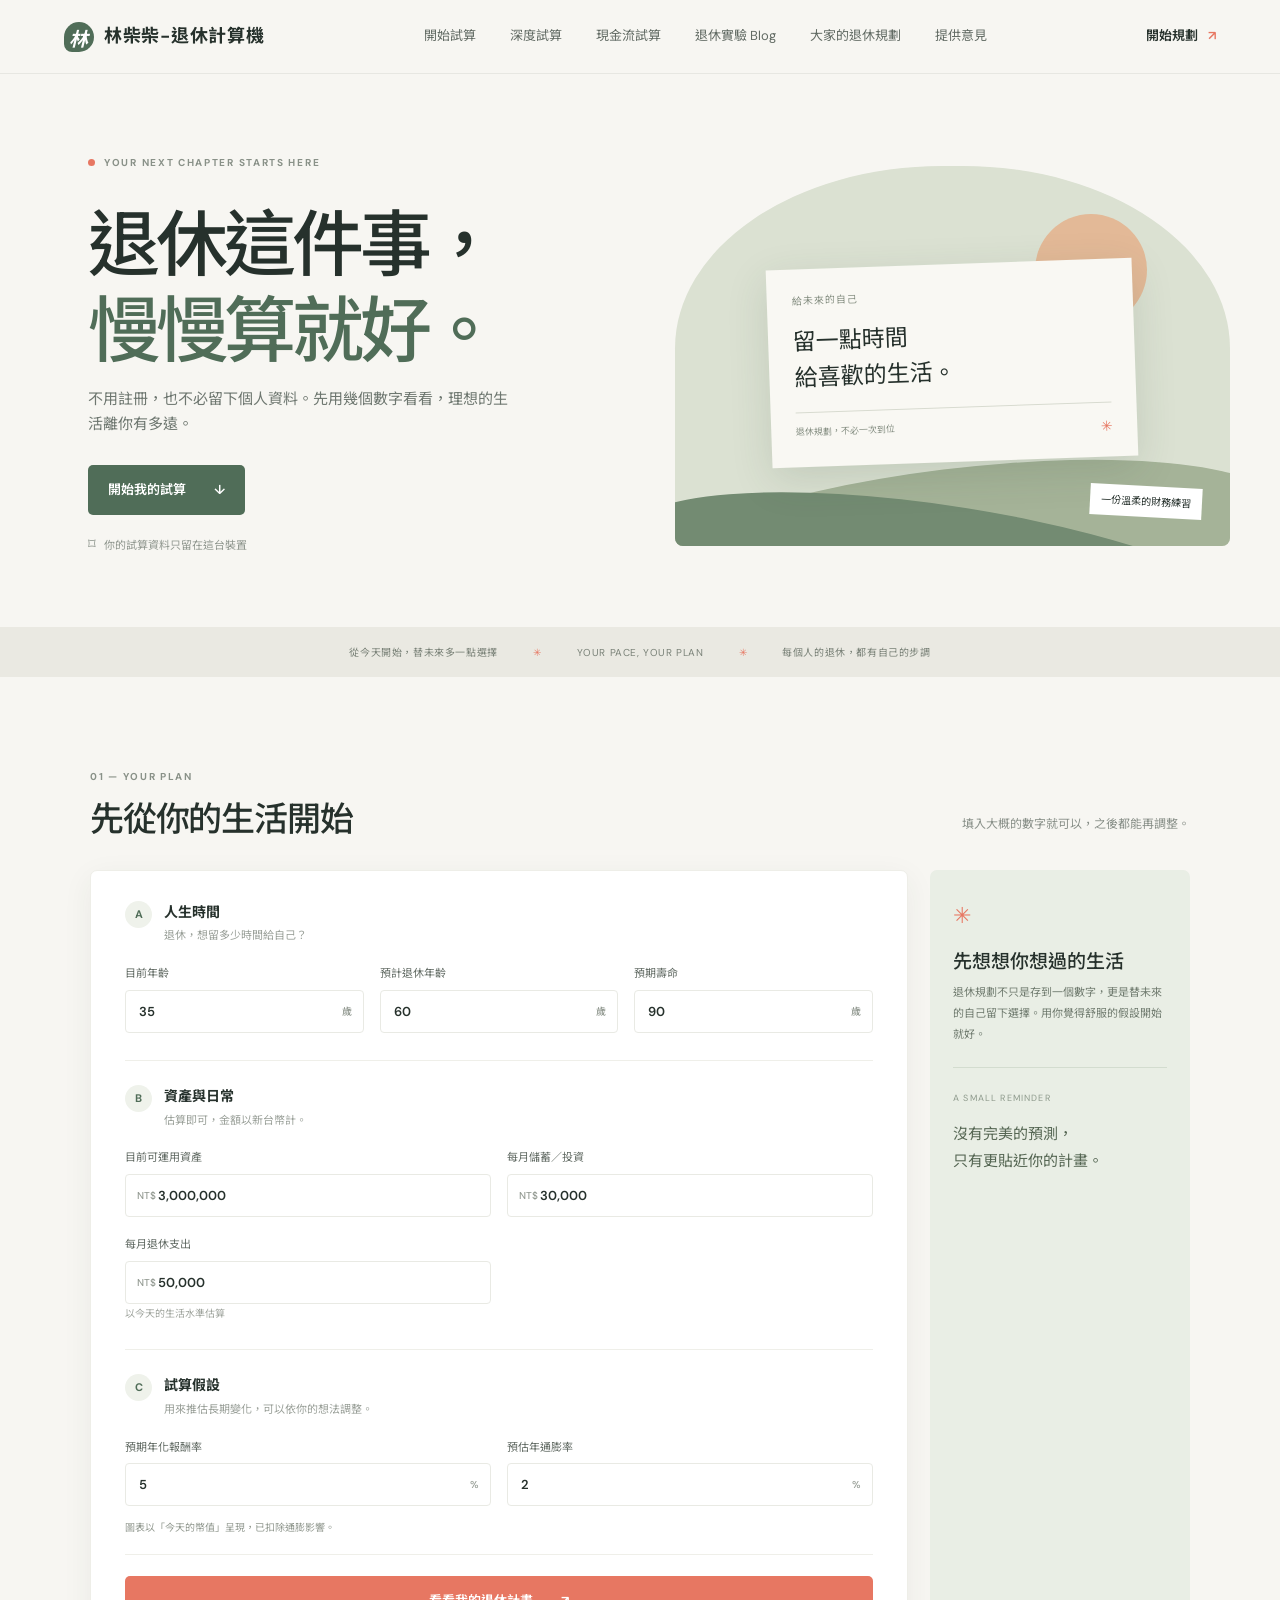
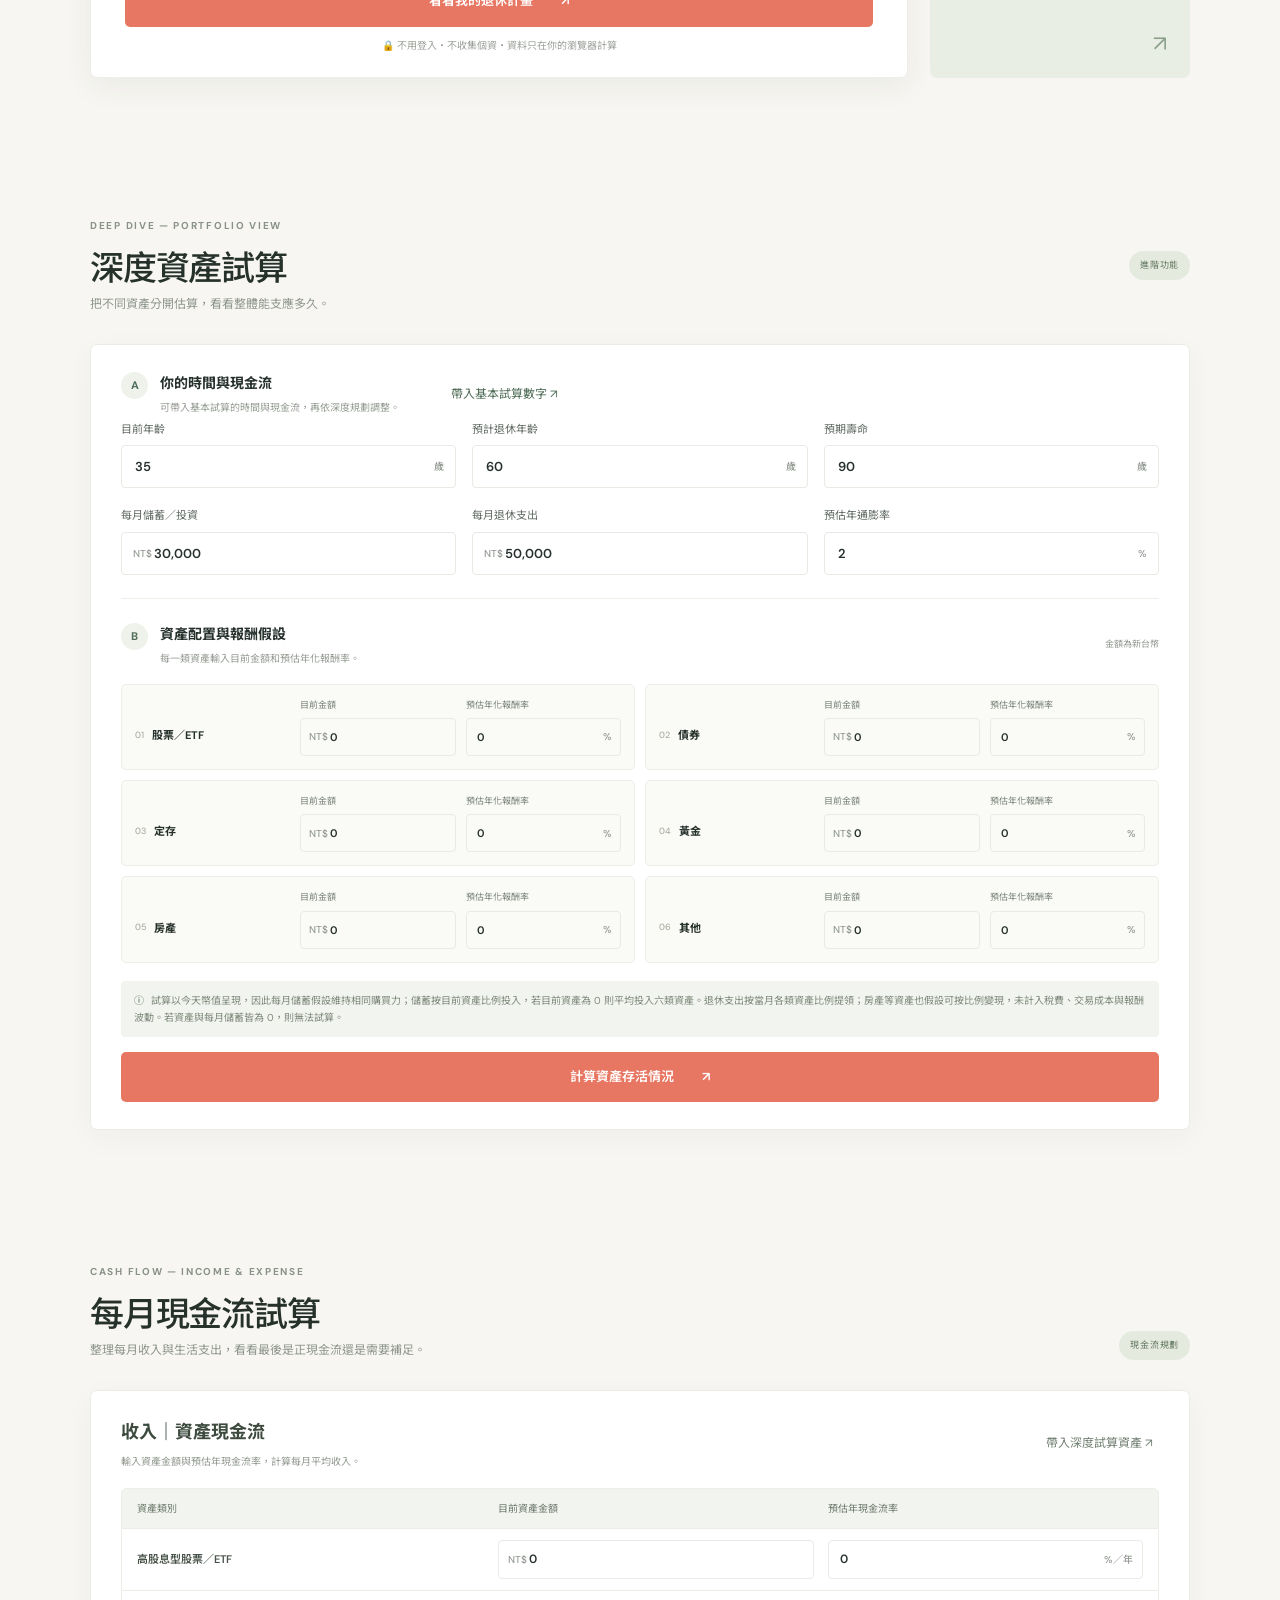
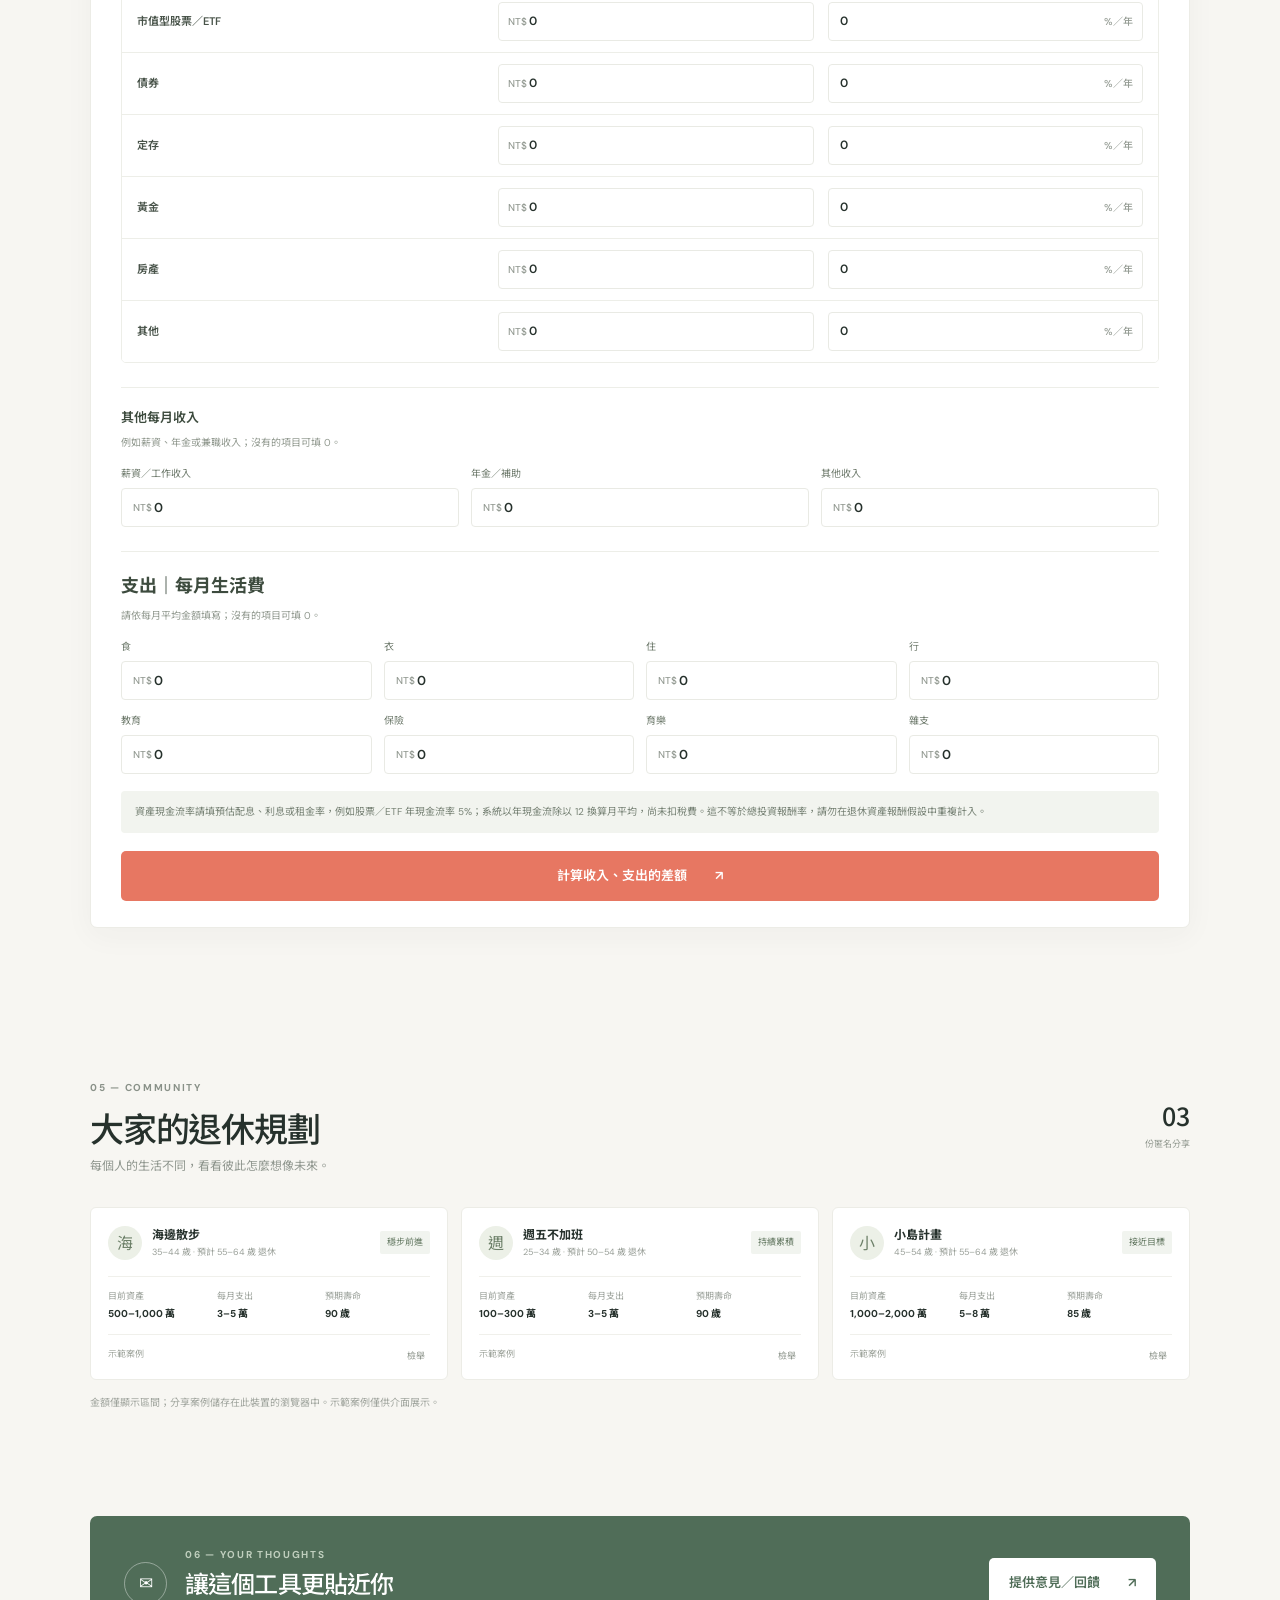
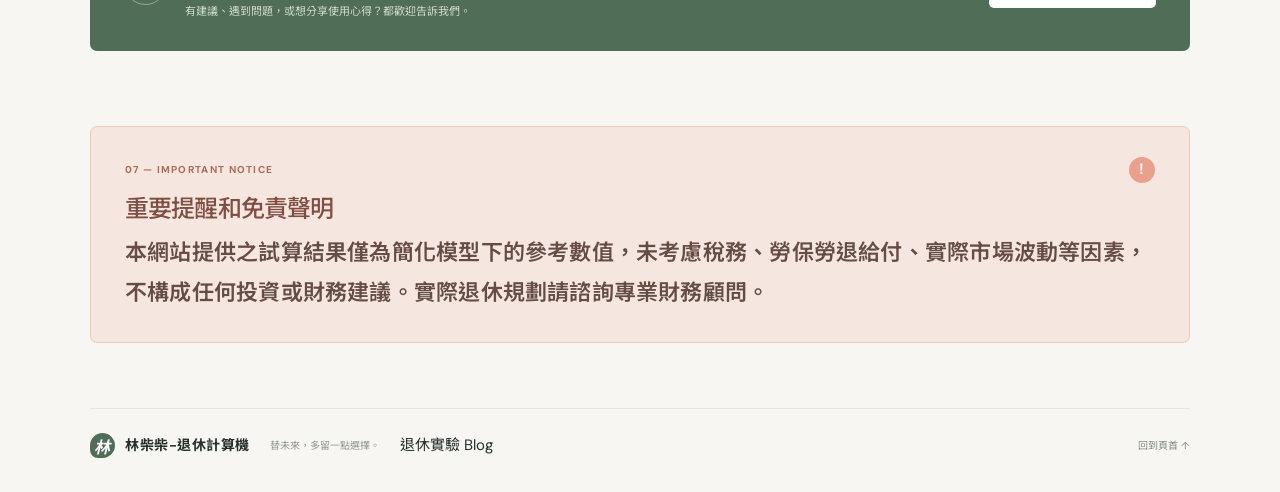
==== commit 66d7856a: "20261023v3 20261023v3" ====
--- a/index.html
+++ b/index.html
@@ -10,7 +10,7 @@
   <link rel="preconnect" href="https://fonts.gstatic.com" crossorigin>
   <link href="https://fonts.googleapis.com/css2?family=DM+Sans:wght@400;500;600;700&family=Noto+Sans+TC:wght@400;500;600;700;800&display=swap" rel="stylesheet">
   <link rel="stylesheet" href="style.css" />
-  <link rel="stylesheet" href="deep.css" />
+  <link rel="stylesheet" href="deep.css" />
   <link rel="stylesheet" href="cashflow.css" />
 </head>
 <body>
@@ -36,7 +36,8 @@
         <button class="button coral submit-button" type="submit">計算資產存活情況 <span>↗</span></button>
       </form>
     </section>
-    <section id="cashflow" class="cashflow-calculator section-wrap">
+    
+<section id="results" class="results section-wrap hidden"><div class="section-heading"><div><div class="eyebrow">02 — YOUR OUTLOOK</div><h2>你的退休藍圖</h2></div><button class="text-button" id="edit-button">← 回去調整</button></div><div class="result-banner" id="result-banner"><div class="result-symbol">✳</div><div><span class="result-overline">依照目前的假設</span><h3 id="verdict">正在計算…</h3><p id="verdict-detail"></p></div><div class="result-score"><span>退休時預估資產</span><strong id="retire-total">—</strong></div></div><div class="stat-grid"><article class="stat-card"><span>預計退休時所需資產</span><strong id="fire-number">—</strong><small>以預計退休年齡為起點，到預期壽命的估算</small></article><article class="stat-card"><span>預估退休年齡</span><strong id="retire-age-out">—</strong><small id="retire-years">—</small></article><article class="stat-card"><span>預期壽命時資產</span><strong id="end-total">—</strong><small>以今天幣值估算</small></article></div><article class="chart-card"><div class="chart-head"><div><h3>資產隨時間的變化</h3><p>退休前持續投入，退休後以每月支出提領</p></div><div class="chart-legend"><span></span>預估資產（今日幣值）</div></div><div class="chart-wrap"><svg id="chart" viewBox="0 0 800 280" role="img" aria-label="退休資產走勢圖"></svg></div><div class="chart-axis"><span id="axis-start"></span><span>退休</span><span id="axis-end"></span></div><p class="chart-caption" id="chart-caption">此為依固定年化報酬率逐年推估的簡化走勢，實際市場報酬不會固定。</p></article><div class="share-prompt"><div><span class="eyebrow">03 — SHARE YOUR PLAN</span><h3>每一種步調，都值得被看見。</h3><p>匿名分享你的試算，看看其他人怎麼規劃。</p></div><button class="button dark" id="open-share">匿名分享我的結果 <span>↗</span></button></div></section><section id="cashflow" class="cashflow-calculator section-wrap">
   <div class="section-heading"><div><div class="eyebrow">CASH FLOW — INCOME & EXPENSE</div><h2>每月現金流試算</h2><p class="heading-sub">整理每月收入與生活支出，看看最後是正現金流還是需要補足。</p></div><span class="deep-badge">現金流規劃</span></div>
   <form id="cashflow-form" class="cashflow-form">
     <div class="cashflow-form-head"><div><h3 class="cashflow-major-heading">收入｜資產現金流</h3><p>輸入資產金額與預估年現金流率，計算每月平均收入。</p></div><button class="text-button" id="sync-cashflow" type="button">帶入深度試算資產 ↗</button></div>
@@ -59,11 +60,11 @@
     <div class="cashflow-summary"><article><span>每月總收入</span><strong id="cashflow-income-total">—</strong><small>資產現金流＋其他收入</small></article><article><span>每月總支出</span><strong id="cashflow-expense-total">—</strong><small>食、衣、住、行、教育、保險、育樂、雜支</small></article><article class="cashflow-highlight" id="cashflow-net-card"><span>每月 NET 現金流</span><strong id="cashflow-net-total">—</strong><small id="cashflow-net-note">收入－支出</small></article></div>
     <div class="cashflow-results-grid"><div class="cashflow-table-wrap"><table class="cashflow-table"><thead><tr><th scope="col">收入來源</th><th scope="col">每月金額</th></tr></thead><tbody id="cashflow-income-breakdown"></tbody></table></div><div class="cashflow-table-wrap"><table class="cashflow-table"><thead><tr><th scope="col">支出項目</th><th scope="col">每月金額</th></tr></thead><tbody id="cashflow-expense-breakdown"></tbody></table></div></div>
   </section>
-</section><section id="results" class="results section-wrap hidden"><div class="section-heading"><div><div class="eyebrow">02 — YOUR OUTLOOK</div><h2>你的退休藍圖</h2></div><button class="text-button" id="edit-button">← 回去調整</button></div><div class="result-banner" id="result-banner"><div class="result-symbol">✳</div><div><span class="result-overline">依照目前的假設</span><h3 id="verdict">正在計算…</h3><p id="verdict-detail"></p></div><div class="result-score"><span>退休時預估資產</span><strong id="retire-total">—</strong></div></div><div class="stat-grid"><article class="stat-card"><span>預計退休時所需資產</span><strong id="fire-number">—</strong><small>以預計退休年齡為起點，到預期壽命的估算</small></article><article class="stat-card"><span>預估退休年齡</span><strong id="retire-age-out">—</strong><small id="retire-years">—</small></article><article class="stat-card"><span>預期壽命時資產</span><strong id="end-total">—</strong><small>以今天幣值估算</small></article></div><article class="chart-card"><div class="chart-head"><div><h3>資產隨時間的變化</h3><p>退休前持續投入，退休後以每月支出提領</p></div><div class="chart-legend"><span></span>預估資產（今日幣值）</div></div><div class="chart-wrap"><svg id="chart" viewBox="0 0 800 280" role="img" aria-label="退休資產走勢圖"></svg></div><div class="chart-axis"><span id="axis-start"></span><span>退休</span><span id="axis-end"></span></div><p class="chart-caption" id="chart-caption">此為依固定年化報酬率逐年推估的簡化走勢，實際市場報酬不會固定。</p></article><div class="share-prompt"><div><span class="eyebrow">03 — SHARE YOUR PLAN</span><h3>每一種步調，都值得被看見。</h3><p>匿名分享你的試算，看看其他人怎麼規劃。</p></div><button class="button dark" id="open-share">匿名分享我的結果 <span>↗</span></button></div></section>
     
+    </section>
     <section id="community" class="community section-wrap"><div class="section-heading"><div><div class="eyebrow">05 — COMMUNITY</div><h2>大家的退休規劃</h2><p class="heading-sub">每個人的生活不同，看看彼此怎麼想像未來。</p></div><div class="community-count"><strong id="case-count">—</strong><span>份匿名分享</span></div></div><div id="community-list" class="community-list"></div><p class="community-footnote">金額僅顯示區間；分享案例儲存在此裝置的瀏覽器中。示範案例僅供介面展示。</p></section><section id="feedback" class="feedback section-wrap"><div class="feedback-icon">✉</div><div><div class="eyebrow">06 — YOUR THOUGHTS</div><h2>讓這個工具更貼近你</h2><p>有建議、遇到問題，或想分享使用心得？都歡迎告訴我們。</p></div><a id="feedback-link" class="button light" href="#feedback">提供意見／回饋 <span>↗</span></a></section>
-    
-    <section class="warning section-wrap"><div class="warning-top"><span>07 — IMPORTANT NOTICE</span><span class="warning-icon">!</span></div><h2>重要提醒</h2><p>本網站提供之試算結果僅為簡化模型下的參考數值，未考慮稅務、勞保勞退給付、實際市場波動等因素，不構成任何投資或財務建議。實際退休規劃請諮詢專業財務顧問。</p></section>
+    
+    <section class="warning section-wrap"><div class="warning-top"><span>07 — IMPORTANT NOTICE</span><span class="warning-icon">!</span></div><h2>重要提醒和免責聲明</h2><p>本網站提供之試算結果僅為簡化模型下的參考數值，未考慮稅務、勞保勞退給付、實際市場波動等因素，不構成任何投資或財務建議。實際退休規劃請諮詢專業財務顧問。</p></section>
   </main><footer><a class="brand" href="#top"><span class="brand-mark">林</span><span>林柴柴-退休計算機</span></a><span>替未來，多留一點選擇。</span><a href="blog.html">退休實驗 Blog</a><a href="#top">回到頁首 ↑</a></footer>
   <dialog id="share-dialog"><form method="dialog" id="share-form"><button class="modal-close" aria-label="關閉">×</button><div class="eyebrow">SHARE ANONYMOUSLY</div><h2>分享你的退休想像</h2><p class="modal-intro">不需要真名或聯絡方式。選一個暱稱和金額區間，就能和大家交流。</p><label>暱稱（可用任意代號）<input name="nickname" maxlength="16" value="慢慢規劃中" required></label><div class="field-grid two"><label>年齡區間<select name="ageBand"><option>25–34 歲</option><option selected>35–44 歲</option><option>45–54 歲</option><option>55–64 歲</option><option>65 歲以上</option></select></label><label>預計退休年齡<select name="retireBand"><option>50 歲以下</option><option>50–54 歲</option><option selected>55–64 歲</option><option>65 歲以上</option></select></label><label>目前資產區間<select name="assetBand"><option>未滿 100 萬</option><option>100–300 萬</option><option selected>300–500 萬</option><option>500–1,000 萬</option><option>1,000–2,000 萬</option><option>2,000 萬以上</option></select></label><label>每月支出區間<select name="spendBand"><option>未滿 3 萬</option><option selected>3–5 萬</option><option>5–8 萬</option><option>8–12 萬</option><option>12 萬以上</option></select></label><label>預期壽命<select name="lifeBand"><option>80 歲</option><option selected>85 歲</option><option>90 歲</option><option>95 歲以上</option></select></label></div><label class="share-consent"><input name="consent" type="checkbox" required> 我了解這是匿名公開分享，且可以使用本筆分享旁的刪除代碼移除。</label><div class="trap-field" aria-hidden="true"><label>請留空<input name="website" tabindex="-1" autocomplete="off"></label></div><button class="button coral modal-submit" type="submit">匿名分享試算 <span>↗</span></button><p class="modal-foot">瀏覽器會為這次分享產生一組刪除代碼，請自行保存。</p></form></dialog>
   <dialog id="report-dialog"><form method="dialog" id="report-form"><button class="modal-close" aria-label="關閉">×</button><div class="eyebrow">COMMUNITY CARE</div><h2>檢舉這筆分享</h2><p class="modal-intro">請選擇檢舉原因。這筆內容會在本裝置標記，供示範管理流程。</p><input type="hidden" name="caseId"><label>檢舉原因<select name="reason"><option>不當或冒犯內容</option><option>疑似垃圾訊息</option><option>個人資料或隱私疑慮</option><option>其他</option></select></label><button class="button coral modal-submit" type="submit">送出檢舉</button></form></dialog>
